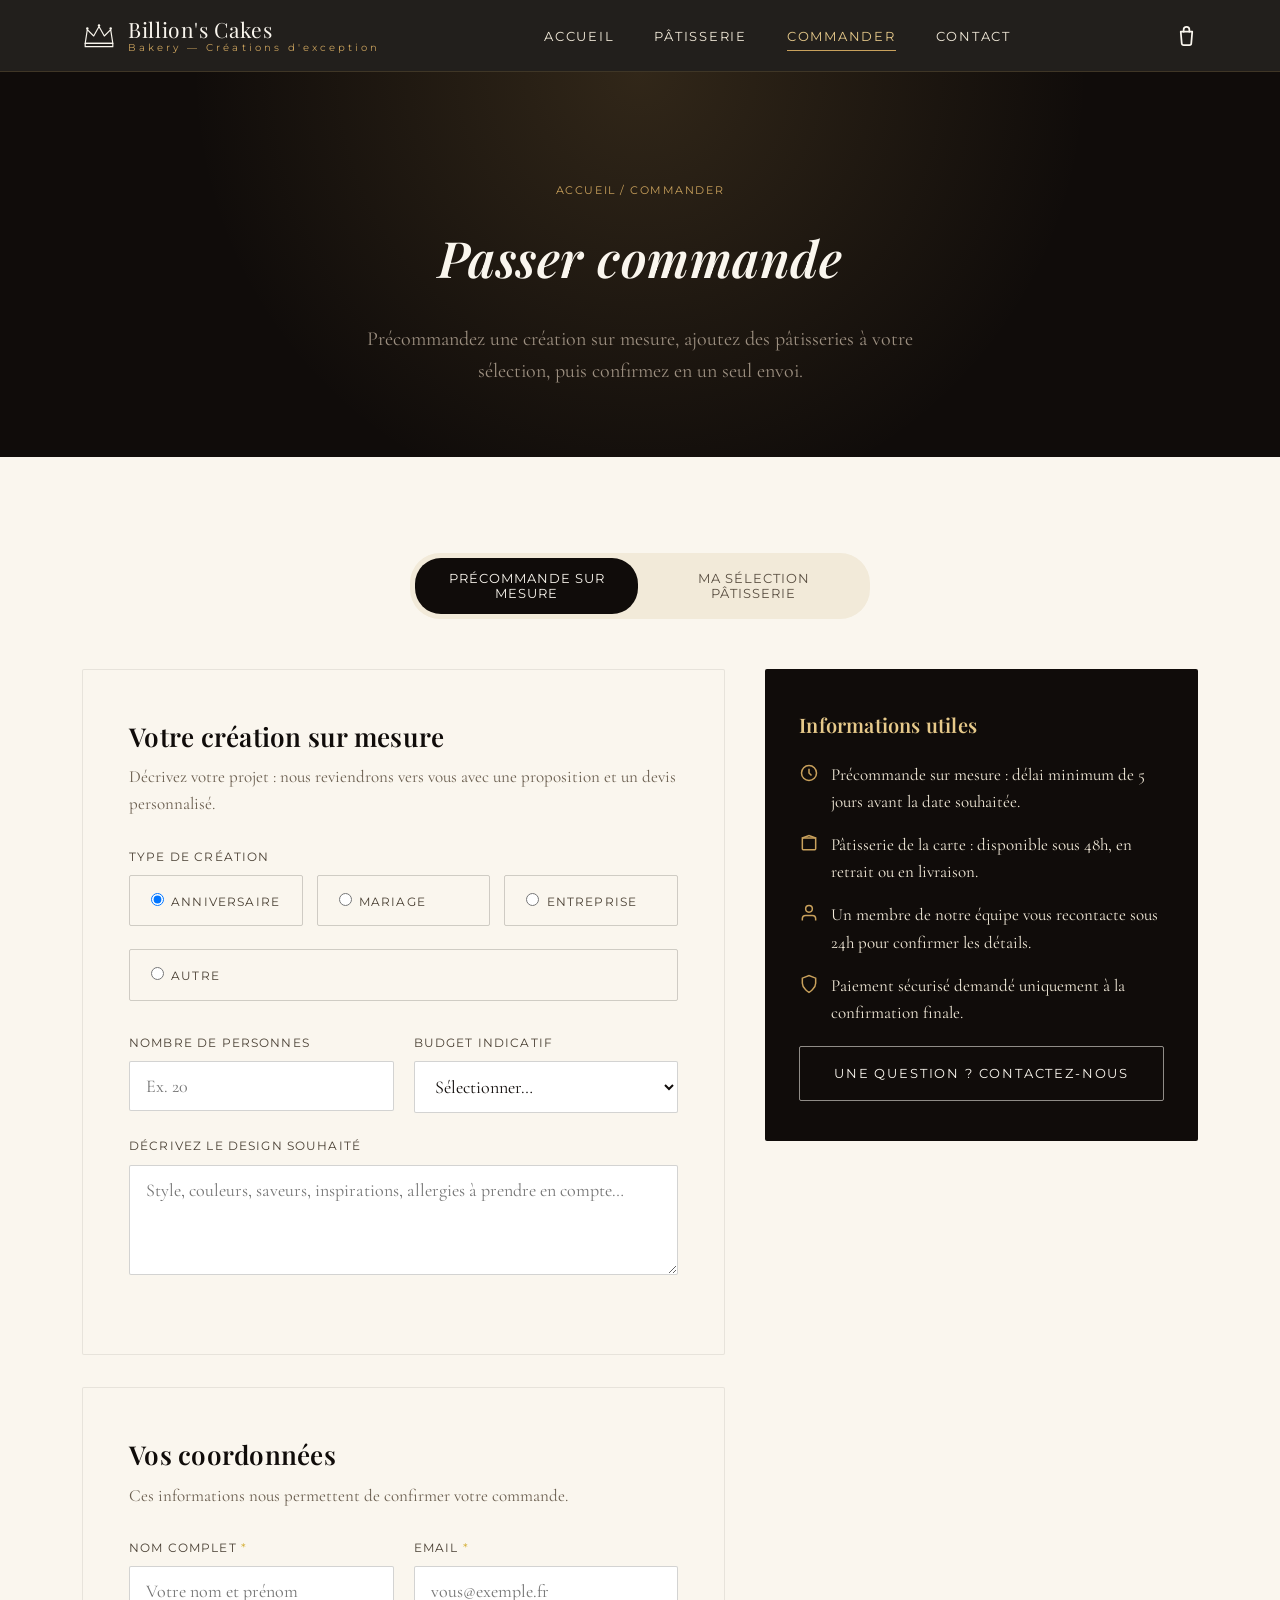
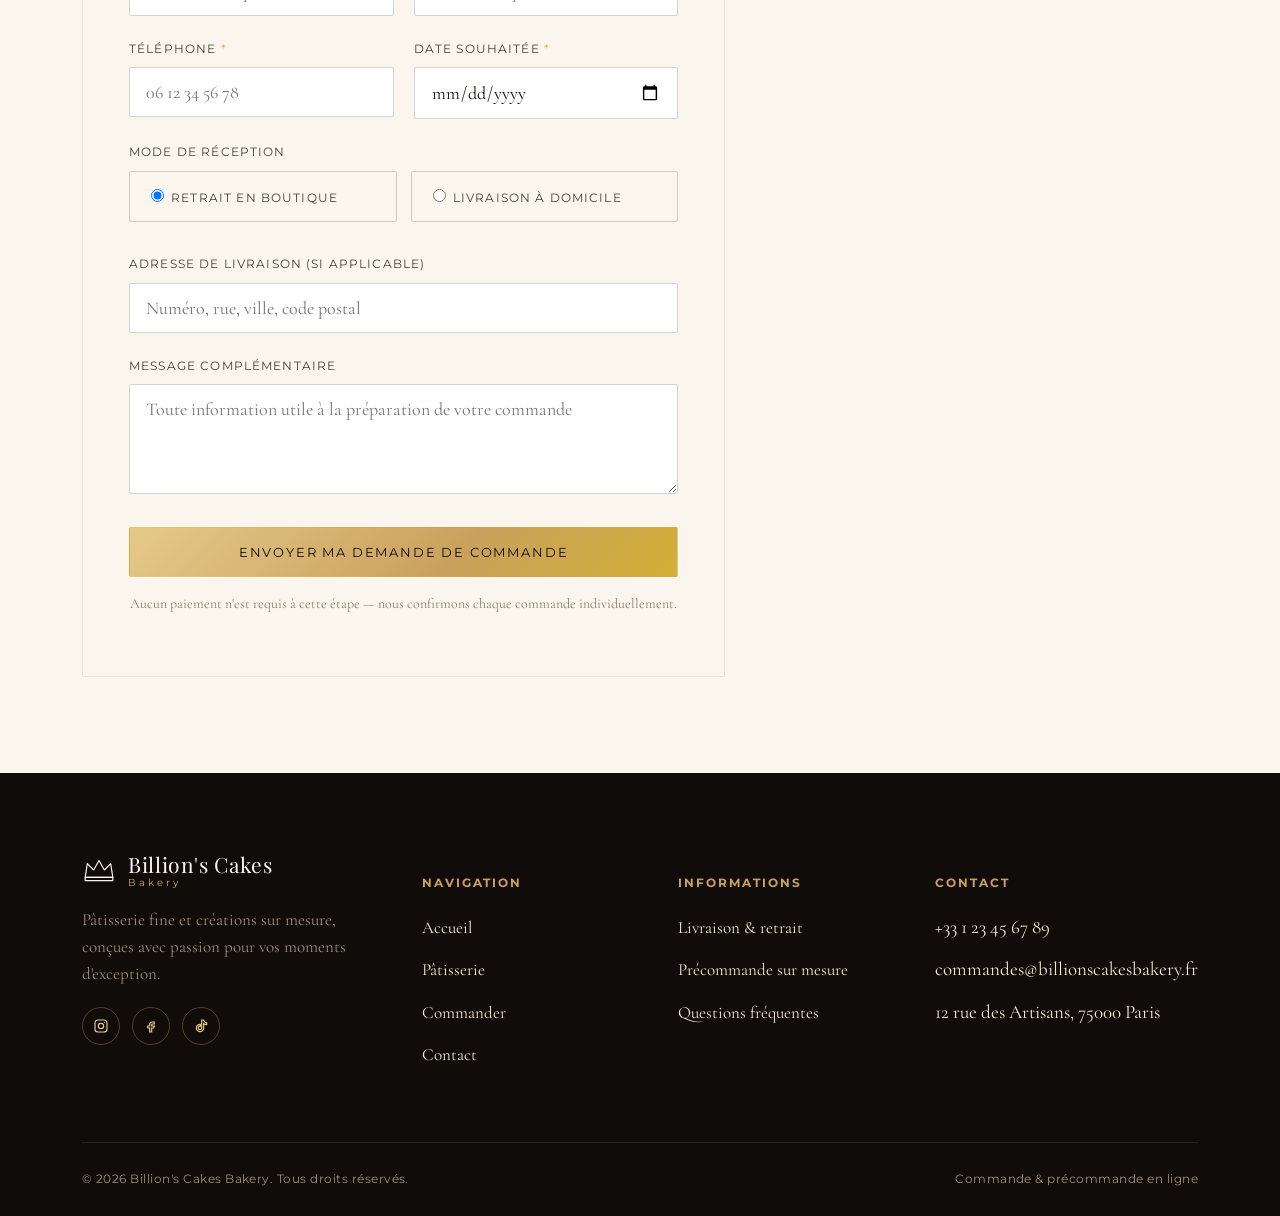
==== commande.html @ 83501230 "Création du site Billion's Cakes Bakery Site vitrine et de commande en ligne élégant (noir/or) pour " ====
<!DOCTYPE html>
<html lang="fr">
<head>
<meta charset="UTF-8">
<meta name="viewport" content="width=device-width, initial-scale=1.0">
<title>Commander — Billion's Cakes Bakery</title>
<meta name="description" content="Commandez en ligne chez Billion's Cakes Bakery : précommande de gâteaux sur mesure et sélection de pâtisserie fine.">
<link rel="icon" href="data:image/svg+xml,<svg xmlns=%22http://www.w3.org/2000/svg%22 viewBox=%220 0 64 64%22><rect width=%2264%22 height=%2264%22 rx=%2212%22 fill=%22%23100c0a%22/><path d=%22M12 40 15 22l10 10 7-16 7 16 10-10 3 18%22 fill=%22none%22 stroke=%22%23c9a15c%22 stroke-width=%223%22 stroke-linejoin=%22round%22/></svg>">
<link rel="stylesheet" href="css/style.css">
<style>
  .commande-grid { display: grid; grid-template-columns: 1.6fr 1fr; gap: 40px; align-items: start; }
  @media (max-width: 940px) { .commande-grid { grid-template-columns: 1fr; } }
</style>
</head>
<body>

<header class="site-header">
  <nav class="nav">
    <a href="index.html" class="logo">
      <svg viewBox="0 0 64 64" fill="none" stroke="currentColor" stroke-width="2.2" stroke-linejoin="round" stroke-linecap="round">
        <path d="M6 46 10 20l12 12 10-18 10 18 12-12 4 26z"/>
        <path d="M6 46h52v6H6z"/>
        <circle cx="10" cy="18" r="2.3" fill="currentColor" stroke="none"/>
        <circle cx="32" cy="12" r="2.3" fill="currentColor" stroke="none"/>
        <circle cx="54" cy="18" r="2.3" fill="currentColor" stroke="none"/>
      </svg>
      <span class="logo-text">Billion's Cakes<span>Bakery — Créations d'exception</span></span>
    </a>
    <ul class="nav-links">
      <li><a href="index.html">Accueil</a></li>
      <li><a href="menu.html">Pâtisserie</a></li>
      <li><a href="commande.html" class="active">Commander</a></li>
      <li><a href="contact.html">Contact</a></li>
    </ul>
    <div class="nav-actions">
      <a href="commande.html" class="cart-link" aria-label="Voir mon panier">
        <svg viewBox="0 0 24 24" fill="none" stroke="currentColor" stroke-width="1.8" stroke-linecap="round" stroke-linejoin="round"><path d="M6 8h12l-1 12a2 2 0 0 1-2 2H9a2 2 0 0 1-2-2L6 8z"/><path d="M9 8V6a3 3 0 0 1 6 0v2"/></svg>
        <span class="cart-badge" data-cart-badge>0</span>
      </a>
      <button class="nav-toggle" aria-label="Ouvrir le menu">
        <svg viewBox="0 0 24 24" fill="none" stroke="currentColor" stroke-width="1.8" stroke-linecap="round"><path d="M4 6h16M4 12h16M4 18h16"/></svg>
      </button>
    </div>
  </nav>
</header>

<section class="page-hero">
  <div class="container">
    <div class="fil-ariane">Accueil / Commander</div>
    <h1>Passer commande</h1>
    <p>Précommandez une création sur mesure, ajoutez des pâtisseries à votre sélection, puis confirmez en un seul envoi.</p>
  </div>
</section>

<section>
  <div class="container">
    <div class="onglets">
      <button type="button" class="onglet-btn active" data-onglet="precommande">Précommande sur mesure</button>
      <button type="button" class="onglet-btn" data-onglet="panier">Ma sélection pâtisserie</button>
    </div>

    <div class="commande-grid">
      <div>
        <form id="form-commande" name="commande" method="POST" action="merci.html" data-netlify="true" netlify-honeypot="bot-field">
          <input type="hidden" name="form-name" value="commande">
          <p class="hidden" style="display:none;">
            <label>Ne pas remplir : <input name="bot-field"></label>
          </p>

          <!-- ===== Onglet 1 : précommande sur mesure ===== -->
          <div id="precommande" class="onglet-panel active">
            <div class="form-panel">
              <h3>Votre création sur mesure</h3>
              <p class="form-note">Décrivez votre projet : nous reviendrons vers vous avec une proposition et un devis personnalisé.</p>

              <div class="champ">
                <label>Type de création</label>
                <div class="champ-radio-group">
                  <label class="champ-radio"><input type="radio" name="type_creation" value="Gâteau d'anniversaire" checked> Anniversaire</label>
                  <label class="champ-radio"><input type="radio" name="type_creation" value="Gâteau de mariage"> Mariage</label>
                  <label class="champ-radio"><input type="radio" name="type_creation" value="Événement d'entreprise"> Entreprise</label>
                  <label class="champ-radio"><input type="radio" name="type_creation" value="Autre occasion"> Autre</label>
                </div>
              </div>

              <div class="ligne-champs">
                <div class="champ">
                  <label>Nombre de personnes</label>
                  <input type="number" name="nombre_personnes" min="1" placeholder="Ex. 20">
                </div>
                <div class="champ">
                  <label>Budget indicatif</label>
                  <select name="budget">
                    <option value="">Sélectionner…</option>
                    <option>Moins de 50 €</option>
                    <option>50 € – 100 €</option>
                    <option>100 € – 250 €</option>
                    <option>Plus de 250 €</option>
                  </select>
                </div>
              </div>

              <div class="champ">
                <label>Décrivez le design souhaité</label>
                <textarea id="design-description" name="description_design" placeholder="Style, couleurs, saveurs, inspirations, allergies à prendre en compte…"></textarea>
              </div>
            </div>
          </div>

          <!-- ===== Onglet 2 : panier pâtisserie ===== -->
          <div id="panier" class="onglet-panel">
            <div class="form-panel">
              <h3>Ma sélection de pâtisserie</h3>
              <p class="form-note">Retrouvez ici les articles ajoutés depuis <a href="menu.html" style="color:var(--or-vif);">la carte</a>.</p>
              <div class="panier-liste" id="panier-liste"></div>
              <div class="recap-total">
                <span class="label">Total pâtisserie</span>
                <span class="valeur" id="panier-total">0.00 €</span>
              </div>
            </div>
          </div>

          <!-- ===== Coordonnées (communes aux deux onglets) ===== -->
          <div class="form-panel" style="margin-top:32px;">
            <h3>Vos coordonnées</h3>
            <p class="form-note">Ces informations nous permettent de confirmer votre commande.</p>

            <div class="ligne-champs">
              <div class="champ">
                <label>Nom complet <span class="req">*</span></label>
                <input type="text" name="nom" required placeholder="Votre nom et prénom">
              </div>
              <div class="champ">
                <label>Email <span class="req">*</span></label>
                <input type="email" name="email" required placeholder="vous@exemple.fr">
              </div>
            </div>

            <div class="ligne-champs">
              <div class="champ">
                <label>Téléphone <span class="req">*</span></label>
                <input type="tel" name="telephone" required placeholder="06 12 34 56 78">
              </div>
              <div class="champ">
                <label>Date souhaitée <span class="req">*</span></label>
                <input type="date" name="date_souhaitee" required>
              </div>
            </div>

            <div class="champ">
              <label>Mode de réception</label>
              <div class="champ-radio-group">
                <label class="champ-radio"><input type="radio" name="mode_reception" value="Retrait en boutique" checked> Retrait en boutique</label>
                <label class="champ-radio"><input type="radio" name="mode_reception" value="Livraison"> Livraison à domicile</label>
              </div>
            </div>

            <div class="champ">
              <label>Adresse de livraison (si applicable)</label>
              <input type="text" name="adresse_livraison" placeholder="Numéro, rue, ville, code postal">
            </div>

            <div class="champ">
              <label>Message complémentaire</label>
              <textarea name="message" placeholder="Toute information utile à la préparation de votre commande"></textarea>
            </div>

            <textarea name="recapitulatif_commande" style="display:none;" aria-hidden="true"></textarea>

            <button type="submit" class="btn btn-or btn-full">Envoyer ma demande de commande</button>
            <p style="text-align:center; font-size:14px; color:#8a7d6c; margin-top:16px;">Aucun paiement n'est requis à cette étape — nous confirmons chaque commande individuellement.</p>
          </div>
        </form>
      </div>

      <aside>
        <div class="info-laterale">
          <h4>Informations utiles</h4>
          <ul>
            <li>
              <svg viewBox="0 0 24 24" fill="none" stroke="currentColor" stroke-width="1.8"><circle cx="12" cy="12" r="9"/><path d="M12 7v5l3 3"/></svg>
              Précommande sur mesure : délai minimum de 5 jours avant la date souhaitée.
            </li>
            <li>
              <svg viewBox="0 0 24 24" fill="none" stroke="currentColor" stroke-width="1.8"><path d="M4 6h16v13a1 1 0 0 1-1 1H5a1 1 0 0 1-1-1V6z"/><path d="M4 6l8-3 8 3"/></svg>
              Pâtisserie de la carte : disponible sous 48h, en retrait ou en livraison.
            </li>
            <li>
              <svg viewBox="0 0 24 24" fill="none" stroke="currentColor" stroke-width="1.8"><path d="M20 21v-2a4 4 0 0 0-4-4H8a4 4 0 0 0-4 4v2"/><circle cx="12" cy="7" r="4"/></svg>
              Un membre de notre équipe vous recontacte sous 24h pour confirmer les détails.
            </li>
            <li>
              <svg viewBox="0 0 24 24" fill="none" stroke="currentColor" stroke-width="1.8"><path d="M12 22s8-4.5 8-11V5l-8-3-8 3v6c0 6.5 8 11 8 11z"/></svg>
              Paiement sécurisé demandé uniquement à la confirmation finale.
            </li>
          </ul>
          <a href="contact.html" class="btn btn-outline btn-full">Une question ? Contactez-nous</a>
        </div>
      </aside>
    </div>
  </div>
</section>

<footer class="site-footer">
  <div class="container">
    <div class="footer-grid">
      <div class="footer-brand">
        <a href="index.html" class="logo">
          <svg viewBox="0 0 64 64" fill="none" stroke="currentColor" stroke-width="2.2" stroke-linejoin="round" stroke-linecap="round">
            <path d="M6 46 10 20l12 12 10-18 10 18 12-12 4 26z"/>
            <path d="M6 46h52v6H6z"/>
          </svg>
          <span class="logo-text">Billion's Cakes<span>Bakery</span></span>
        </a>
        <p>Pâtisserie fine et créations sur mesure, conçues avec passion pour vos moments d'exception.</p>
        <div class="footer-social">
          <a href="#" aria-label="Instagram"><svg viewBox="0 0 24 24" fill="none" stroke="currentColor" stroke-width="1.8"><rect x="3" y="3" width="18" height="18" rx="5"/><circle cx="12" cy="12" r="4"/><circle cx="17.5" cy="6.5" r="1" fill="currentColor" stroke="none"/></svg></a>
          <a href="#" aria-label="Facebook"><svg viewBox="0 0 24 24" fill="none" stroke="currentColor" stroke-width="1.8"><path d="M14 9h3V6h-3a4 4 0 0 0-4 4v2H7v3h3v6h3v-6h3l1-3h-4v-2a1 1 0 0 1 1-1z"/></svg></a>
          <a href="#" aria-label="TikTok"><svg viewBox="0 0 24 24" fill="none" stroke="currentColor" stroke-width="1.8"><path d="M16 3c.5 2.5 2 4 4.5 4.3V10c-1.7 0-3.2-.5-4.5-1.4V15a5.5 5.5 0 1 1-5-5.5v3a2.5 2.5 0 1 0 2 2.4V3h3z"/></svg></a>
        </div>
      </div>
      <div class="footer-col">
        <h5>Navigation</h5>
        <ul>
          <li><a href="index.html">Accueil</a></li>
          <li><a href="menu.html">Pâtisserie</a></li>
          <li><a href="commande.html">Commander</a></li>
          <li><a href="contact.html">Contact</a></li>
        </ul>
      </div>
      <div class="footer-col">
        <h5>Informations</h5>
        <ul>
          <li><a href="commande.html">Livraison &amp; retrait</a></li>
          <li><a href="commande.html">Précommande sur mesure</a></li>
          <li><a href="contact.html">Questions fréquentes</a></li>
        </ul>
      </div>
      <div class="footer-col">
        <h5>Contact</h5>
        <ul>
          <li>+33 1 23 45 67 89</li>
          <li>commandes@billionscakesbakery.fr</li>
          <li>12 rue des Artisans, 75000 Paris</li>
        </ul>
      </div>
    </div>
    <div class="footer-bottom">
      <span>© <span data-annee></span> Billion's Cakes Bakery. Tous droits réservés.</span>
      <span>Commande &amp; précommande en ligne</span>
    </div>
  </div>
</footer>

<script src="js/main.js"></script>
</body>
</html>
---- css/style.css ----
/* =========================================================
   Billion's Cakes Bakery — Feuille de style principale
   Palette : noir profond, or, ivoire — typographie élégante
   ========================================================= */

@import url('https://fonts.googleapis.com/css2?family=Playfair+Display:ital,wght@0,500;0,600;0,700;1,500&family=Cormorant+Garamond:ital,wght@0,400;0,500;0,600;1,400&family=Montserrat:wght@300;400;500;600&display=swap');

:root {
  --noir: #100c0a;
  --noir-doux: #1a1512;
  --noir-carte: #201a16;
  --or: #c9a15c;
  --or-clair: #e6c98a;
  --or-vif: #d4af37;
  --ivoire: #faf6ee;
  --ivoire-doux: #f2ead9;
  --taupe: #9c8f80;
  --ombre: rgba(0, 0, 0, 0.35);

  --police-titre: 'Playfair Display', serif;
  --police-corps: 'Cormorant Garamond', serif;
  --police-ui: 'Montserrat', sans-serif;

  --rayon: 2px;
  --transition: 0.35s cubic-bezier(0.4, 0, 0.2, 1);
}

* { box-sizing: border-box; }

html { scroll-behavior: smooth; }

body {
  margin: 0;
  background: var(--ivoire);
  color: var(--noir);
  font-family: var(--police-corps);
  font-size: 19px;
  line-height: 1.6;
  -webkit-font-smoothing: antialiased;
}

img { max-width: 100%; display: block; }

a { color: inherit; text-decoration: none; }

h1, h2, h3, h4 {
  font-family: var(--police-titre);
  font-weight: 600;
  margin: 0 0 0.5em;
  letter-spacing: 0.01em;
}

p { margin: 0 0 1em; }

.container {
  max-width: 1180px;
  margin: 0 auto;
  padding: 0 32px;
}

.eyebrow {
  display: inline-block;
  font-family: var(--police-ui);
  font-size: 12px;
  letter-spacing: 0.28em;
  text-transform: uppercase;
  color: var(--or-vif);
  margin-bottom: 14px;
}

.flourish {
  width: 64px;
  height: 14px;
  margin: 0 auto 20px;
  opacity: 0.85;
  color: var(--or-vif);
}
.flourish--left { margin: 0 0 20px; }

.section-title {
  font-size: clamp(28px, 3.2vw, 42px);
  text-align: center;
  margin-bottom: 14px;
}
.section-sub {
  text-align: center;
  max-width: 620px;
  margin: 0 auto 56px;
  color: #5a4f42;
  font-size: 20px;
}

section { padding: 96px 0; }

/* ---------- Boutons ---------- */
.btn {
  display: inline-flex;
  align-items: center;
  gap: 10px;
  font-family: var(--police-ui);
  font-size: 13px;
  letter-spacing: 0.14em;
  text-transform: uppercase;
  padding: 16px 34px;
  border: 1px solid transparent;
  border-radius: var(--rayon);
  cursor: pointer;
  transition: var(--transition);
  white-space: nowrap;
}
.btn-or {
  background: linear-gradient(135deg, var(--or-clair), var(--or) 60%, var(--or-vif));
  color: var(--noir);
}
.btn-or:hover { transform: translateY(-2px); box-shadow: 0 14px 28px -12px rgba(201,161,92,0.55); }

.btn-outline {
  background: transparent;
  border-color: rgba(250,246,238,0.55);
  color: var(--ivoire);
}
.btn-outline:hover { background: rgba(250,246,238,0.1); border-color: var(--ivoire); }

.btn-noir {
  background: var(--noir);
  color: var(--ivoire);
  border-color: var(--noir);
}
.btn-noir:hover { background: var(--noir-doux); transform: translateY(-2px); }

.btn-sm { padding: 11px 22px; font-size: 11px; }
.btn-full { width: 100%; justify-content: center; }
.btn[disabled] { opacity: 0.45; cursor: not-allowed; transform: none !important; }

/* ---------- Header / Navigation ---------- */
.site-header {
  position: sticky;
  top: 0;
  z-index: 100;
  background: rgba(16, 12, 10, 0.92);
  backdrop-filter: blur(10px);
  border-bottom: 1px solid rgba(201,161,92,0.18);
}
.nav {
  display: flex;
  align-items: center;
  justify-content: space-between;
  padding: 18px 32px;
  max-width: 1180px;
  margin: 0 auto;
}
.logo {
  display: flex;
  align-items: center;
  gap: 12px;
  color: var(--ivoire);
}
.logo svg { width: 34px; height: 34px; flex-shrink: 0; }
.logo-text {
  font-family: var(--police-titre);
  font-size: 21px;
  letter-spacing: 0.03em;
  line-height: 1.05;
}
.logo-text span {
  display: block;
  font-family: var(--police-ui);
  font-size: 9.5px;
  letter-spacing: 0.32em;
  color: var(--or);
  margin-top: 3px;
}

.nav-links {
  display: flex;
  align-items: center;
  gap: 40px;
  list-style: none;
  margin: 0;
  padding: 0;
}
.nav-links a {
  font-family: var(--police-ui);
  font-size: 12.5px;
  letter-spacing: 0.14em;
  text-transform: uppercase;
  color: var(--ivoire-doux);
  padding: 6px 0;
  border-bottom: 1px solid transparent;
  transition: var(--transition);
}
.nav-links a:hover,
.nav-links a.active { color: var(--or-clair); border-color: var(--or); }

.nav-actions { display: flex; align-items: center; gap: 22px; }

.cart-link {
  position: relative;
  display: flex;
  align-items: center;
  color: var(--ivoire);
}
.cart-link svg { width: 23px; height: 23px; }
.cart-badge {
  position: absolute;
  top: -8px;
  right: -10px;
  background: var(--or-vif);
  color: var(--noir);
  font-family: var(--police-ui);
  font-size: 10.5px;
  font-weight: 600;
  min-width: 18px;
  height: 18px;
  border-radius: 50%;
  display: flex;
  align-items: center;
  justify-content: center;
  padding: 0 3px;
}

.nav-toggle {
  display: none;
  background: none;
  border: none;
  color: var(--ivoire);
  cursor: pointer;
  padding: 4px;
}
.nav-toggle svg { width: 26px; height: 26px; }

/* ---------- Hero ---------- */
.hero {
  position: relative;
  background: var(--noir);
  color: var(--ivoire);
  padding: 150px 0 130px;
  overflow: hidden;
  text-align: center;
}
.hero::before {
  content: "";
  position: absolute;
  inset: 0;
  background:
    radial-gradient(circle at 18% 22%, rgba(201,161,92,0.16), transparent 40%),
    radial-gradient(circle at 82% 78%, rgba(201,161,92,0.14), transparent 38%),
    radial-gradient(circle at 50% 100%, rgba(201,161,92,0.10), transparent 55%);
  pointer-events: none;
}
.hero::after {
  content: "";
  position: absolute;
  inset: 0;
  background-image:
    linear-gradient(rgba(201,161,92,0.05) 1px, transparent 1px),
    linear-gradient(90deg, rgba(201,161,92,0.05) 1px, transparent 1px);
  background-size: 42px 42px;
  mask-image: radial-gradient(ellipse at center, black 0%, transparent 72%);
  pointer-events: none;
}
.hero-inner { position: relative; z-index: 1; max-width: 780px; margin: 0 auto; padding: 0 32px; }
.hero h1 {
  font-size: clamp(38px, 6vw, 66px);
  font-style: italic;
  line-height: 1.12;
  margin-bottom: 22px;
}
.hero h1 em {
  font-style: normal;
  color: var(--or-clair);
  background: linear-gradient(120deg, var(--or-clair), var(--or-vif));
  -webkit-background-clip: text;
  background-clip: text;
  -webkit-text-fill-color: transparent;
}
.hero p.lead {
  font-size: 22px;
  color: var(--ivoire-doux);
  max-width: 560px;
  margin: 0 auto 40px;
}
.hero-actions { display: flex; gap: 18px; justify-content: center; flex-wrap: wrap; }

/* ---------- Bandeau confiance ---------- */
.trust-bar {
  background: var(--ivoire-doux);
  border-bottom: 1px solid rgba(16,12,10,0.06);
  padding: 26px 0;
}
.trust-bar .container {
  display: flex;
  justify-content: space-around;
  flex-wrap: wrap;
  gap: 18px;
  text-align: center;
}
.trust-item {
  font-family: var(--police-ui);
  font-size: 12px;
  letter-spacing: 0.08em;
  text-transform: uppercase;
  color: #6b5f50;
  display: flex;
  align-items: center;
  gap: 9px;
}
.trust-item svg { width: 18px; height: 18px; color: var(--or-vif); flex-shrink: 0; }

/* ---------- Section alternée sombre ---------- */
.section-noir { background: var(--noir); color: var(--ivoire); }
.section-noir .section-sub { color: var(--taupe); }

/* ---------- Grille "à propos" ---------- */
.about-grid {
  display: grid;
  grid-template-columns: 1fr 1fr;
  gap: 64px;
  align-items: center;
}
.about-visual {
  aspect-ratio: 4/5;
  border-radius: var(--rayon);
  background:
    radial-gradient(circle at 30% 25%, rgba(230,201,138,0.35), transparent 55%),
    linear-gradient(160deg, #2a221b, #100c0a 75%);
  border: 1px solid rgba(201,161,92,0.25);
  display: flex;
  align-items: center;
  justify-content: center;
  position: relative;
  overflow: hidden;
}
.about-visual svg { width: 46%; color: var(--or); opacity: 0.9; }
.about-visual::after {
  content: "";
  position: absolute;
  inset: 14px;
  border: 1px solid rgba(201,161,92,0.35);
}
.about-text h2 { font-size: clamp(26px, 3vw, 38px); }
.about-text p { color: #4a4034; font-size: 20px; }
.signature {
  font-family: var(--police-titre);
  font-style: italic;
  font-size: 24px;
  color: var(--or-vif);
  margin-top: 24px;
}

/* ---------- Cartes produits ---------- */
.grid-produits {
  display: grid;
  grid-template-columns: repeat(auto-fill, minmax(270px, 1fr));
  gap: 32px;
}
.carte-produit {
  background: var(--ivoire);
  border: 1px solid rgba(16,12,10,0.08);
  border-radius: var(--rayon);
  overflow: hidden;
  transition: var(--transition);
  display: flex;
  flex-direction: column;
}
.carte-produit:hover { transform: translateY(-6px); box-shadow: 0 24px 40px -22px rgba(16,12,10,0.35); }
.produit-visuel {
  aspect-ratio: 1/1;
  background: linear-gradient(155deg, var(--noir-doux), var(--noir));
  display: flex;
  align-items: center;
  justify-content: center;
  position: relative;
}
.produit-visuel svg { width: 44%; color: var(--or); opacity: 0.92; }
.produit-tag {
  position: absolute;
  top: 14px;
  left: 14px;
  background: var(--or-vif);
  color: var(--noir);
  font-family: var(--police-ui);
  font-size: 10px;
  letter-spacing: 0.1em;
  text-transform: uppercase;
  padding: 5px 10px;
  border-radius: 20px;
}
.produit-corps { padding: 22px 22px 24px; display: flex; flex-direction: column; flex: 1; }
.produit-corps h3 { font-size: 22px; margin-bottom: 6px; }
.produit-desc { color: #6b5f50; font-size: 17px; flex: 1; margin-bottom: 14px; }
.produit-pied { display: flex; align-items: center; justify-content: space-between; gap: 12px; }
.produit-prix { font-family: var(--police-ui); font-size: 17px; font-weight: 600; color: var(--noir); }

/* ---------- Filtres carte ---------- */
.filtres {
  display: flex;
  gap: 10px;
  flex-wrap: wrap;
  justify-content: center;
  margin-bottom: 48px;
}
.filtre-btn {
  font-family: var(--police-ui);
  font-size: 12px;
  letter-spacing: 0.1em;
  text-transform: uppercase;
  padding: 10px 22px;
  border: 1px solid rgba(16,12,10,0.18);
  border-radius: 30px;
  background: transparent;
  cursor: pointer;
  transition: var(--transition);
  color: var(--noir);
}
.filtre-btn:hover { border-color: var(--or-vif); }
.filtre-btn.active { background: var(--noir); color: var(--ivoire); border-color: var(--noir); }

/* ---------- Bandeau CTA ---------- */
.cta-band {
  background: linear-gradient(135deg, #241d16, var(--noir));
  color: var(--ivoire);
  text-align: center;
  padding: 90px 0;
}
.cta-band h2 { font-size: clamp(28px, 3.4vw, 40px); font-style: italic; }
.cta-band p { color: var(--taupe); font-size: 20px; margin-bottom: 34px; }

/* ---------- Témoignages ---------- */
.temoignages { display: grid; grid-template-columns: repeat(3, 1fr); gap: 32px; }
.temoignage {
  background: var(--ivoire);
  border: 1px solid rgba(16,12,10,0.08);
  padding: 34px 30px;
  border-radius: var(--rayon);
  text-align: center;
}
.temoignage .etoiles { color: var(--or-vif); margin-bottom: 14px; letter-spacing: 3px; }
.temoignage p { font-size: 20px; font-style: italic; color: #3d352b; }
.temoignage .auteur { font-family: var(--police-ui); font-size: 12px; letter-spacing: 0.08em; text-transform: uppercase; color: var(--taupe); margin-top: 16px; }

/* ---------- Page héros secondaire ---------- */
.page-hero {
  background: var(--noir);
  color: var(--ivoire);
  padding: 110px 0 70px;
  text-align: center;
  position: relative;
  overflow: hidden;
}
.page-hero::before {
  content: "";
  position: absolute;
  inset: 0;
  background: radial-gradient(circle at 50% 0%, rgba(201,161,92,0.18), transparent 60%);
}
.page-hero .container { position: relative; z-index: 1; }
.page-hero h1 { font-size: clamp(32px, 5vw, 50px); font-style: italic; }
.page-hero p { color: var(--taupe); font-size: 20px; max-width: 560px; margin: 0 auto; }
.fil-ariane { font-family: var(--police-ui); font-size: 11px; letter-spacing: 0.14em; text-transform: uppercase; color: var(--or); margin-bottom: 18px; }

/* ---------- Formulaires ---------- */
.form-panel {
  background: var(--ivoire);
  border: 1px solid rgba(16,12,10,0.08);
  border-radius: var(--rayon);
  padding: 46px;
}
.form-panel h3 { font-size: 26px; margin-bottom: 6px; }
.form-panel .form-note { color: #6b5f50; font-size: 17px; margin-bottom: 30px; }

.champ { margin-bottom: 24px; }
.champ label {
  display: block;
  font-family: var(--police-ui);
  font-size: 11.5px;
  letter-spacing: 0.1em;
  text-transform: uppercase;
  color: #4a4034;
  margin-bottom: 9px;
}
.champ .req { color: var(--or-vif); }
.champ input,
.champ select,
.champ textarea {
  width: 100%;
  font-family: var(--police-corps);
  font-size: 18px;
  padding: 13px 16px;
  border: 1px solid rgba(16,12,10,0.18);
  border-radius: var(--rayon);
  background: #fff;
  color: var(--noir);
  transition: var(--transition);
}
.champ textarea { resize: vertical; min-height: 110px; }
.champ input:focus,
.champ select:focus,
.champ textarea:focus {
  outline: none;
  border-color: var(--or-vif);
  box-shadow: 0 0 0 3px rgba(201,161,92,0.18);
}
.ligne-champs { display: grid; grid-template-columns: 1fr 1fr; gap: 20px; }
.champ-radio-group { display: flex; gap: 14px; flex-wrap: wrap; }
.champ-radio {
  flex: 1;
  min-width: 140px;
  border: 1px solid rgba(16,12,10,0.18);
  border-radius: var(--rayon);
  padding: 14px 16px;
  cursor: pointer;
  transition: var(--transition);
  display: flex;
  align-items: center;
  gap: 10px;
}
.champ-radio:hover { border-color: var(--or); }
.champ-radio input { width: auto; }
.champ-radio.selected { border-color: var(--or-vif); background: rgba(201,161,92,0.08); }

/* ---------- Onglets commande ---------- */
.onglets {
  display: flex;
  gap: 4px;
  background: var(--ivoire-doux);
  border-radius: 30px;
  padding: 5px;
  max-width: 460px;
  margin: 0 auto 50px;
}
.onglet-btn {
  flex: 1;
  text-align: center;
  padding: 13px 18px;
  border-radius: 26px;
  border: none;
  background: transparent;
  cursor: pointer;
  font-family: var(--police-ui);
  font-size: 12.5px;
  letter-spacing: 0.08em;
  text-transform: uppercase;
  transition: var(--transition);
  color: #5a4f42;
}
.onglet-btn.active { background: var(--noir); color: var(--ivoire); }
.onglet-panel { display: none; }
.onglet-panel.active { display: block; }

/* ---------- Panier ---------- */
.panier-liste { border-top: 1px solid rgba(16,12,10,0.1); }
.panier-item {
  display: flex;
  align-items: center;
  gap: 18px;
  padding: 20px 0;
  border-bottom: 1px solid rgba(16,12,10,0.1);
}
.panier-item-icone {
  width: 58px; height: 58px; border-radius: var(--rayon);
  background: linear-gradient(155deg, var(--noir-doux), var(--noir));
  display: flex; align-items: center; justify-content: center; flex-shrink: 0;
}
.panier-item-icone svg { width: 30px; height: 30px; color: var(--or); }
.panier-item-info { flex: 1; }
.panier-item-info h4 { margin: 0 0 3px; font-size: 19px; }
.panier-item-info span { color: #8a7d6c; font-family: var(--police-ui); font-size: 12.5px; }
.panier-qte { display: flex; align-items: center; gap: 10px; }
.panier-qte button {
  width: 28px; height: 28px; border-radius: 50%; border: 1px solid rgba(16,12,10,0.2);
  background: #fff; cursor: pointer; font-size: 16px; line-height: 1;
  display: flex; align-items: center; justify-content: center;
}
.panier-prix { font-family: var(--police-ui); font-weight: 600; min-width: 80px; text-align: right; }
.panier-retirer { color: #b23b3b; font-size: 12px; font-family: var(--police-ui); text-transform: uppercase; letter-spacing: 0.06em; cursor: pointer; background: none; border: none; margin-left: 10px; }
.panier-vide { text-align: center; padding: 60px 20px; color: #8a7d6c; }
.panier-vide svg { width: 56px; height: 56px; color: var(--or); margin: 0 auto 18px; opacity: 0.6; }

.recap-total { display: flex; justify-content: space-between; align-items: baseline; padding: 22px 0; font-family: var(--police-ui); }
.recap-total .label { text-transform: uppercase; font-size: 13px; letter-spacing: 0.1em; color: #5a4f42; }
.recap-total .valeur { font-size: 26px; font-weight: 600; color: var(--noir); }

/* ---------- Bloc info page commande ---------- */
.info-laterale {
  background: var(--noir);
  color: var(--ivoire);
  border-radius: var(--rayon);
  padding: 40px 34px;
}
.info-laterale h4 { color: var(--or-clair); font-size: 20px; }
.info-laterale ul { list-style: none; padding: 0; margin: 20px 0; }
.info-laterale li { display: flex; gap: 12px; margin-bottom: 16px; font-size: 17px; color: var(--ivoire-doux); }
.info-laterale li svg { width: 20px; height: 20px; color: var(--or); flex-shrink: 0; margin-top: 2px; }

/* ---------- Grille contact ---------- */
.contact-grid { display: grid; grid-template-columns: 0.9fr 1.1fr; gap: 60px; }
.contact-info-item { display: flex; gap: 16px; margin-bottom: 30px; }
.contact-info-item .picto {
  width: 46px; height: 46px; border-radius: 50%; background: var(--noir);
  display: flex; align-items: center; justify-content: center; flex-shrink: 0;
}
.contact-info-item .picto svg { width: 20px; height: 20px; color: var(--or); }
.contact-info-item h4 { font-size: 18px; margin-bottom: 4px; font-family: var(--police-ui); letter-spacing: 0.03em; }
.contact-info-item p { color: #6b5f50; font-size: 18px; margin: 0; }

.map-bloc {
  margin-top: 10px;
  aspect-ratio: 16/8;
  border-radius: var(--rayon);
  background:
    repeating-linear-gradient(45deg, rgba(201,161,92,0.08) 0 2px, transparent 2px 14px),
    var(--noir-doux);
  border: 1px solid rgba(201,161,92,0.25);
  display: flex; align-items: center; justify-content: center;
  color: var(--or);
  font-family: var(--police-ui);
  font-size: 12px;
  letter-spacing: 0.1em;
  text-transform: uppercase;
  gap: 10px;
}
.map-bloc svg { width: 20px; height: 20px; }

/* ---------- Message succès ---------- */
.msg-succes {
  display: none;
  background: #eaf3ea;
  border: 1px solid #bcd9bc;
  color: #2f5c31;
  padding: 16px 20px;
  border-radius: var(--rayon);
  font-family: var(--police-ui);
  font-size: 14px;
  margin-bottom: 24px;
}
.msg-succes.visible { display: block; }

/* ---------- Footer ---------- */
.site-footer { background: var(--noir); color: var(--ivoire-doux); padding: 80px 0 28px; }
.footer-grid { display: grid; grid-template-columns: 1.4fr 1fr 1fr 1.2fr; gap: 48px; margin-bottom: 60px; }
.footer-brand .logo { margin-bottom: 18px; }
.footer-brand p { color: var(--taupe); font-size: 17px; max-width: 300px; }
.footer-col h5 { font-family: var(--police-ui); font-size: 12px; letter-spacing: 0.16em; text-transform: uppercase; color: var(--or); margin-bottom: 20px; }
.footer-col ul { list-style: none; margin: 0; padding: 0; }
.footer-col li { margin-bottom: 12px; }
.footer-col a { color: var(--ivoire-doux); font-size: 17px; transition: var(--transition); }
.footer-col a:hover { color: var(--or-clair); }
.footer-social { display: flex; gap: 12px; margin-top: 20px; }
.footer-social a {
  width: 38px; height: 38px; border-radius: 50%; border: 1px solid rgba(201,161,92,0.35);
  display: flex; align-items: center; justify-content: center; transition: var(--transition);
}
.footer-social a:hover { background: var(--or-vif); border-color: var(--or-vif); }
.footer-social a:hover svg { color: var(--noir); }
.footer-social svg { width: 16px; height: 16px; color: var(--or-clair); }
.footer-bottom {
  border-top: 1px solid rgba(201,161,92,0.15);
  padding-top: 26px;
  display: flex;
  justify-content: space-between;
  flex-wrap: wrap;
  gap: 10px;
  font-family: var(--police-ui);
  font-size: 12px;
  color: var(--taupe);
  letter-spacing: 0.04em;
}

/* ---------- Responsive ---------- */
@media (max-width: 940px) {
  .about-grid, .contact-grid { grid-template-columns: 1fr; }
  .footer-grid { grid-template-columns: 1fr 1fr; }
  .temoignages { grid-template-columns: 1fr; }
}

@media (max-width: 760px) {
  .nav-links { position: fixed; top: 74px; left: 0; right: 0; background: var(--noir); flex-direction: column; padding: 24px 32px; gap: 22px; border-bottom: 1px solid rgba(201,161,92,0.18); transform: translateY(-130%); transition: var(--transition); }
  .nav-links.open { transform: translateY(0); }
  .nav-toggle { display: block; }
  .ligne-champs { grid-template-columns: 1fr; }
  section { padding: 64px 0; }
  .form-panel { padding: 30px 22px; }
  .footer-grid { grid-template-columns: 1fr; gap: 36px; }
  .footer-bottom { flex-direction: column; text-align: center; }
}
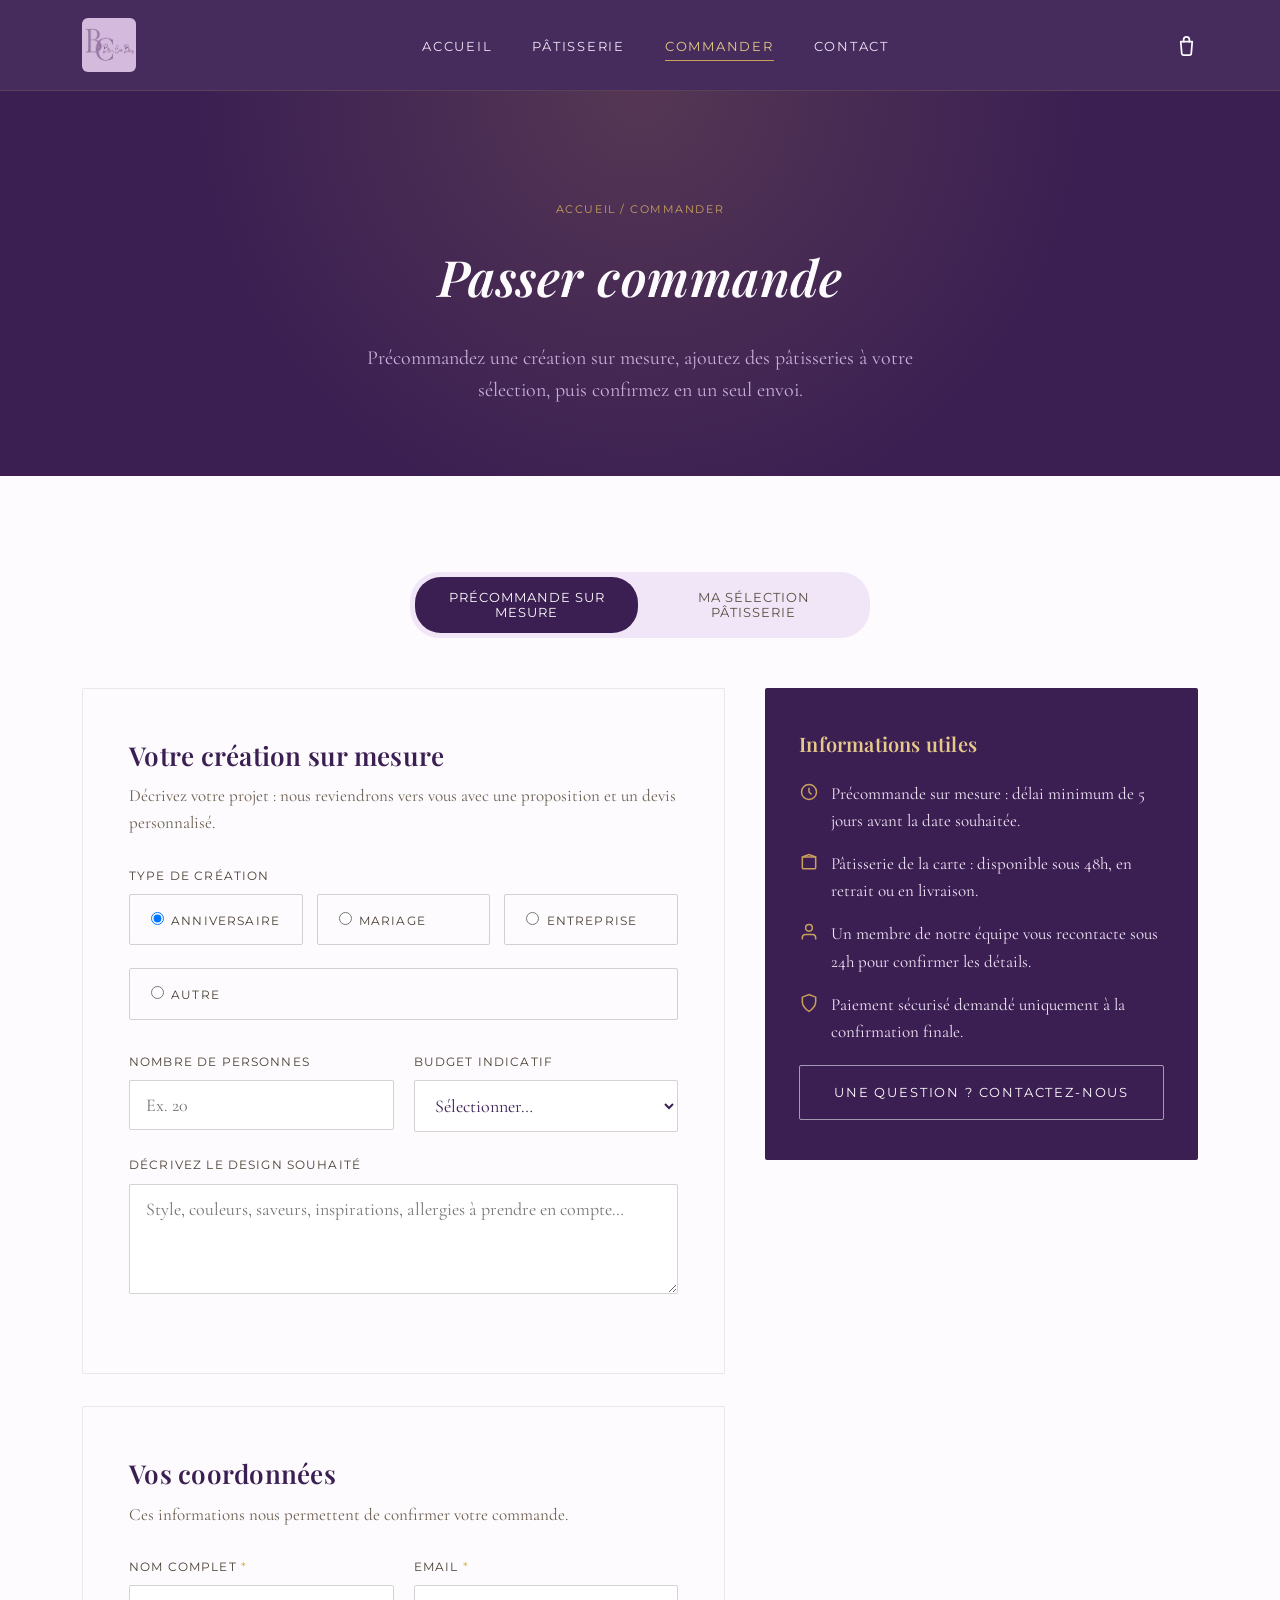
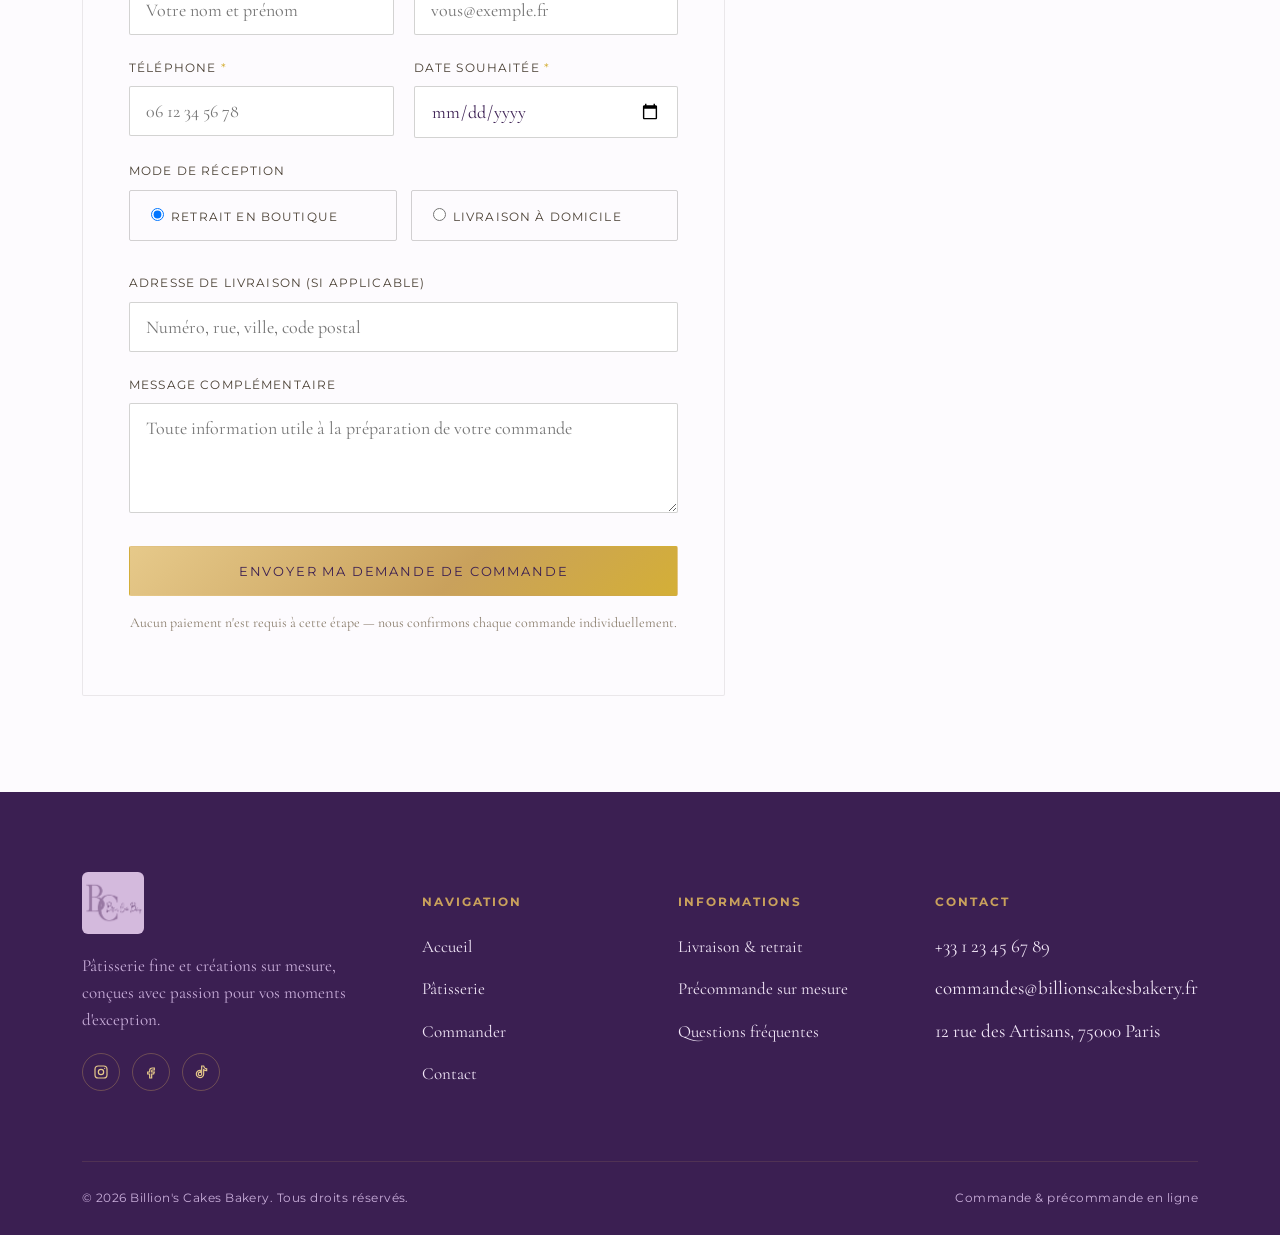
==== commit 68c0aa8e: "Intègre le vrai logo et la palette violet/lilas/blanc/or - Remplace le monogramme SVG par le logo fo" ====
--- a/commande.html
+++ b/commande.html
@@ -5,7 +5,7 @@
 <meta name="viewport" content="width=device-width, initial-scale=1.0">
 <title>Commander — Billion's Cakes Bakery</title>
 <meta name="description" content="Commandez en ligne chez Billion's Cakes Bakery : précommande de gâteaux sur mesure et sélection de pâtisserie fine.">
-<link rel="icon" href="data:image/svg+xml,<svg xmlns=%22http://www.w3.org/2000/svg%22 viewBox=%220 0 64 64%22><rect width=%2264%22 height=%2264%22 rx=%2212%22 fill=%22%23100c0a%22/><path d=%22M12 40 15 22l10 10 7-16 7 16 10-10 3 18%22 fill=%22none%22 stroke=%22%23c9a15c%22 stroke-width=%223%22 stroke-linejoin=%22round%22/></svg>">
+<link rel="icon" type="image/png" href="assets/logo.png">
 <link rel="stylesheet" href="css/style.css">
 <style>
   .commande-grid { display: grid; grid-template-columns: 1.6fr 1fr; gap: 40px; align-items: start; }
@@ -17,14 +17,7 @@
 <header class="site-header">
   <nav class="nav">
     <a href="index.html" class="logo">
-      <svg viewBox="0 0 64 64" fill="none" stroke="currentColor" stroke-width="2.2" stroke-linejoin="round" stroke-linecap="round">
-        <path d="M6 46 10 20l12 12 10-18 10 18 12-12 4 26z"/>
-        <path d="M6 46h52v6H6z"/>
-        <circle cx="10" cy="18" r="2.3" fill="currentColor" stroke="none"/>
-        <circle cx="32" cy="12" r="2.3" fill="currentColor" stroke="none"/>
-        <circle cx="54" cy="18" r="2.3" fill="currentColor" stroke="none"/>
-      </svg>
-      <span class="logo-text">Billion's Cakes<span>Bakery — Créations d'exception</span></span>
+      <img src="assets/logo.png" alt="Billion's Cake Bakery" class="logo-img">
     </a>
     <ul class="nav-links">
       <li><a href="index.html">Accueil</a></li>
@@ -206,11 +199,7 @@
     <div class="footer-grid">
       <div class="footer-brand">
         <a href="index.html" class="logo">
-          <svg viewBox="0 0 64 64" fill="none" stroke="currentColor" stroke-width="2.2" stroke-linejoin="round" stroke-linecap="round">
-            <path d="M6 46 10 20l12 12 10-18 10 18 12-12 4 26z"/>
-            <path d="M6 46h52v6H6z"/>
-          </svg>
-          <span class="logo-text">Billion's Cakes<span>Bakery</span></span>
+          <img src="assets/logo.png" alt="Billion's Cake Bakery" class="logo-img">
         </a>
         <p>Pâtisserie fine et créations sur mesure, conçues avec passion pour vos moments d'exception.</p>
         <div class="footer-social">
--- a/css/style.css
+++ b/css/style.css
@@ -6,16 +6,16 @@
 @import url('https://fonts.googleapis.com/css2?family=Playfair+Display:ital,wght@0,500;0,600;0,700;1,500&family=Cormorant+Garamond:ital,wght@0,400;0,500;0,600;1,400&family=Montserrat:wght@300;400;500;600&display=swap');
 
 :root {
-  --noir: #100c0a;
-  --noir-doux: #1a1512;
-  --noir-carte: #201a16;
+  --noir: #3b1f52;
+  --noir-doux: #4c2a66;
+  --noir-carte: #5a3777;
   --or: #c9a15c;
   --or-clair: #e6c98a;
   --or-vif: #d4af37;
-  --ivoire: #faf6ee;
-  --ivoire-doux: #f2ead9;
-  --taupe: #9c8f80;
-  --ombre: rgba(0, 0, 0, 0.35);
+  --ivoire: #fdfbfe;
+  --ivoire-doux: #f1e6f7;
+  --taupe: #c9aeda;
+  --ombre: rgba(59, 31, 82, 0.28);
 
   --police-titre: 'Playfair Display', serif;
   --police-corps: 'Cormorant Garamond', serif;
@@ -116,10 +116,10 @@
 
 .btn-outline {
   background: transparent;
-  border-color: rgba(250,246,238,0.55);
-  color: var(--ivoire);
-}
-.btn-outline:hover { background: rgba(250,246,238,0.1); border-color: var(--ivoire); }
+  border-color: rgba(253,251,254,0.55);
+  color: var(--ivoire);
+}
+.btn-outline:hover { background: rgba(253,251,254,0.12); border-color: var(--ivoire); }
 
 .btn-noir {
   background: var(--noir);
@@ -137,7 +137,7 @@
   position: sticky;
   top: 0;
   z-index: 100;
-  background: rgba(16, 12, 10, 0.92);
+  background: rgba(59, 31, 82, 0.94);
   backdrop-filter: blur(10px);
   border-bottom: 1px solid rgba(201,161,92,0.18);
 }
@@ -156,6 +156,8 @@
   color: var(--ivoire);
 }
 .logo svg { width: 34px; height: 34px; flex-shrink: 0; }
+.logo-img { height: 54px; width: auto; border-radius: 6px; flex-shrink: 0; }
+.footer-brand .logo-img { height: 62px; }
 .logo-text {
   font-family: var(--police-titre);
   font-size: 21px;
@@ -323,7 +325,7 @@
   border-radius: var(--rayon);
   background:
     radial-gradient(circle at 30% 25%, rgba(230,201,138,0.35), transparent 55%),
-    linear-gradient(160deg, #2a221b, #100c0a 75%);
+    linear-gradient(160deg, #4c2a66, #2e1840 75%);
   border: 1px solid rgba(201,161,92,0.25);
   display: flex;
   align-items: center;
@@ -418,7 +420,7 @@
 
 /* ---------- Bandeau CTA ---------- */
 .cta-band {
-  background: linear-gradient(135deg, #241d16, var(--noir));
+  background: linear-gradient(135deg, #2e1840, var(--noir));
   color: var(--ivoire);
   text-align: center;
   padding: 90px 0;
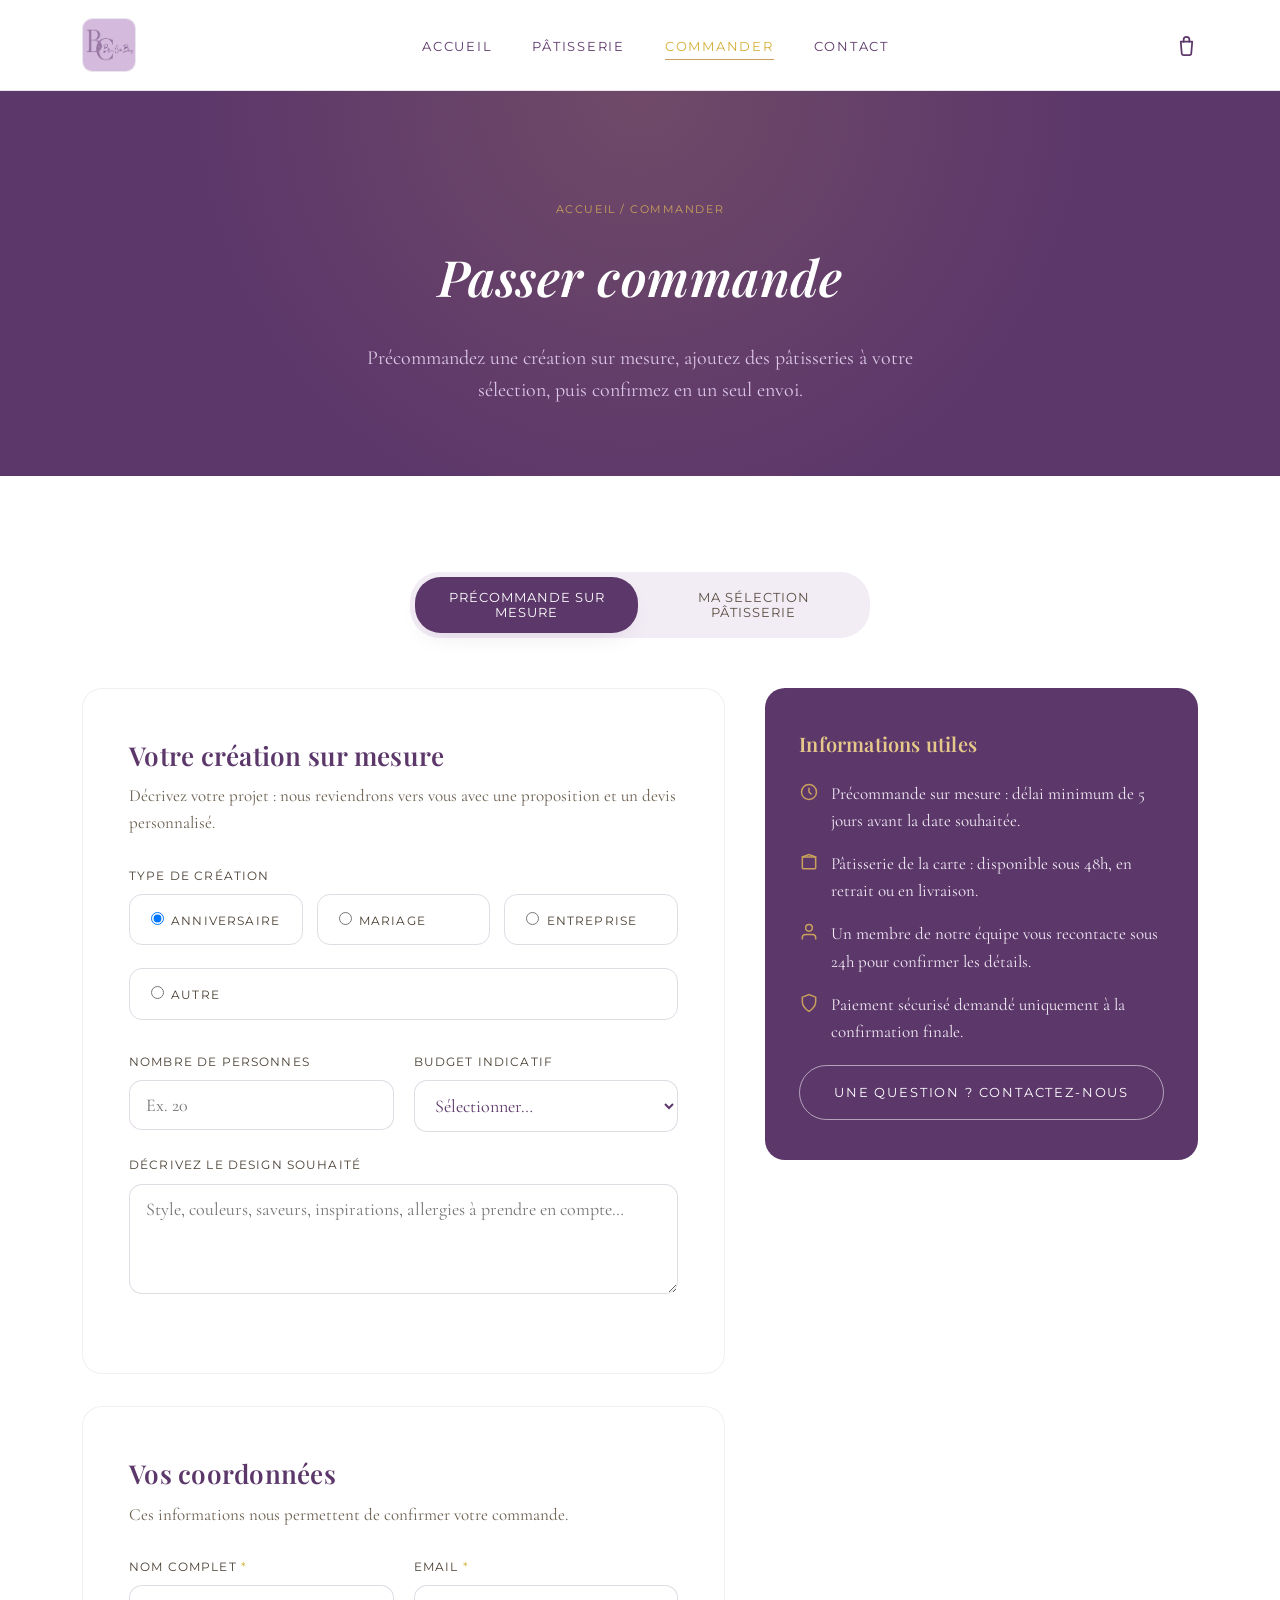
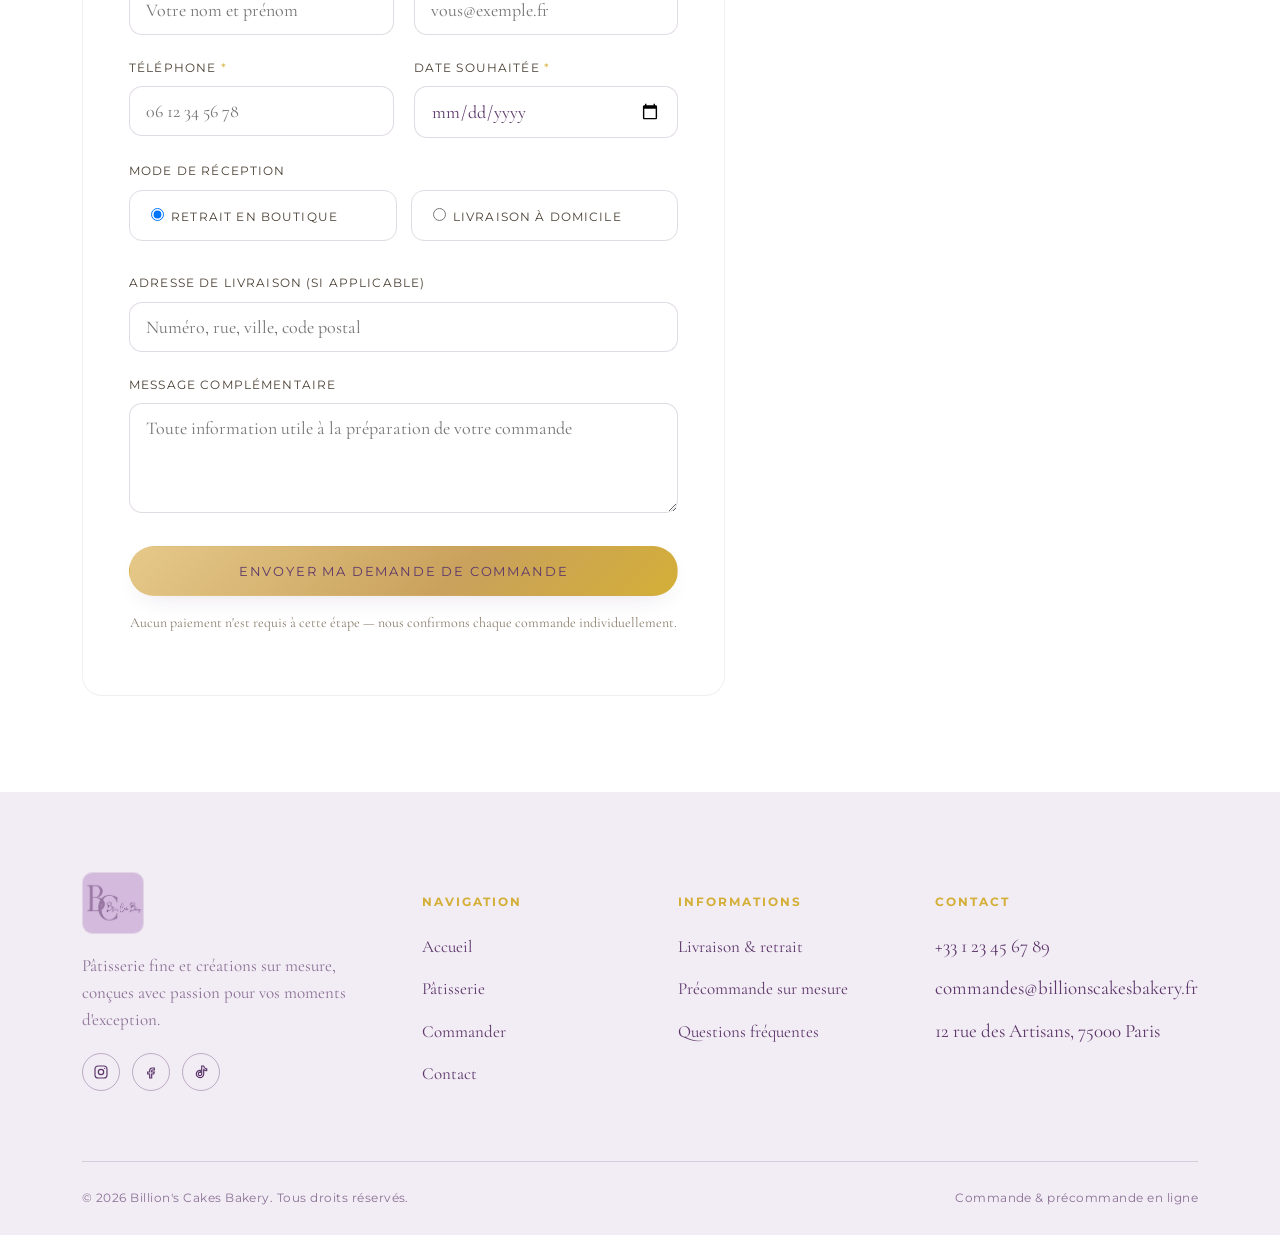
==== commit 01a80f6a: "Rend le site interactif et adoucit son style visuel - Coins arrondis partout (cartes, boutons, champ" ====
--- a/commande.html
+++ b/commande.html
@@ -2,6 +2,7 @@
 <html lang="fr">
 <head>
 <meta charset="UTF-8">
+<script>document.documentElement.classList.add("js");</script>
 <meta name="viewport" content="width=device-width, initial-scale=1.0">
 <title>Commander — Billion's Cakes Bakery</title>
 <meta name="description" content="Commandez en ligne chez Billion's Cakes Bakery : précommande de gâteaux sur mesure et sélection de pâtisserie fine.">
@@ -62,7 +63,7 @@
 
           <!-- ===== Onglet 1 : précommande sur mesure ===== -->
           <div id="precommande" class="onglet-panel active">
-            <div class="form-panel">
+            <div class="form-panel reveal">
               <h3>Votre création sur mesure</h3>
               <p class="form-note">Décrivez votre projet : nous reviendrons vers vous avec une proposition et un devis personnalisé.</p>
 
@@ -102,7 +103,7 @@
 
           <!-- ===== Onglet 2 : panier pâtisserie ===== -->
           <div id="panier" class="onglet-panel">
-            <div class="form-panel">
+            <div class="form-panel reveal">
               <h3>Ma sélection de pâtisserie</h3>
               <p class="form-note">Retrouvez ici les articles ajoutés depuis <a href="menu.html" style="color:var(--or-vif);">la carte</a>.</p>
               <div class="panier-liste" id="panier-liste"></div>
@@ -114,7 +115,7 @@
           </div>
 
           <!-- ===== Coordonnées (communes aux deux onglets) ===== -->
-          <div class="form-panel" style="margin-top:32px;">
+          <div class="form-panel reveal" style="margin-top:32px;">
             <h3>Vos coordonnées</h3>
             <p class="form-note">Ces informations nous permettent de confirmer votre commande.</p>
 
@@ -167,7 +168,7 @@
       </div>
 
       <aside>
-        <div class="info-laterale">
+        <div class="info-laterale reveal reveal--droite">
           <h4>Informations utiles</h4>
           <ul>
             <li>
--- a/css/style.css
+++ b/css/style.css
@@ -6,28 +6,77 @@
 @import url('https://fonts.googleapis.com/css2?family=Playfair+Display:ital,wght@0,500;0,600;0,700;1,500&family=Cormorant+Garamond:ital,wght@0,400;0,500;0,600;1,400&family=Montserrat:wght@300;400;500;600&display=swap');
 
 :root {
-  --noir: #3b1f52;
-  --noir-doux: #4c2a66;
-  --noir-carte: #5a3777;
+  --noir: #5c376a;
+  --noir-doux: #9878a3;
+  --noir-carte: #b39cc0;
   --or: #c9a15c;
   --or-clair: #e6c98a;
   --or-vif: #d4af37;
-  --ivoire: #fdfbfe;
-  --ivoire-doux: #f1e6f7;
-  --taupe: #c9aeda;
-  --ombre: rgba(59, 31, 82, 0.28);
+  --ivoire: #ffffff;
+  --ivoire-doux: #f2ecf5;
+  --lilas: #d4badd;
+  --taupe: #ddc7e6;
+  --gris-violet: #8a7194;
+  --ombre: rgba(92, 55, 106, 0.22);
 
   --police-titre: 'Playfair Display', serif;
   --police-corps: 'Cormorant Garamond', serif;
   --police-ui: 'Montserrat', sans-serif;
 
-  --rayon: 2px;
+  --rayon: 20px;
+  --rayon-sm: 13px;
+  --rayon-pill: 999px;
   --transition: 0.35s cubic-bezier(0.4, 0, 0.2, 1);
+  --transition-soft: 0.55s cubic-bezier(0.22, 1, 0.36, 1);
+  --ombre-douce: 0 22px 44px -26px rgba(92, 55, 106, 0.3);
+  --ombre-douce-sm: 0 10px 26px -14px rgba(92, 55, 106, 0.22);
 }
 
 * { box-sizing: border-box; }
 
 html { scroll-behavior: smooth; }
+
+@media (prefers-reduced-motion: reduce) {
+  html { scroll-behavior: auto; }
+  *, *::before, *::after { animation-duration: 0.001ms !important; animation-iteration-count: 1 !important; transition-duration: 0.001ms !important; }
+}
+
+/* ---------- Douceur & interactivité : animations de base ---------- */
+@keyframes flotter {
+  0%, 100% { transform: translateY(0); }
+  50% { transform: translateY(-7px); }
+}
+@keyframes respirer {
+  0%, 100% { opacity: 1; transform: scale(1); }
+  50% { opacity: 0.75; transform: scale(1.06); }
+}
+@keyframes apparition {
+  from { opacity: 0; transform: translateY(16px); }
+  to { opacity: 1; transform: translateY(0); }
+}
+@keyframes rebond {
+  0% { transform: scale(1); }
+  35% { transform: scale(1.4); }
+  65% { transform: scale(0.9); }
+  100% { transform: scale(1); }
+}
+
+.js .reveal {
+  opacity: 0;
+  transform: translateY(26px);
+  transition: opacity 0.8s cubic-bezier(0.22, 1, 0.36, 1), transform 0.8s cubic-bezier(0.22, 1, 0.36, 1);
+}
+.js .reveal.reveal-in { opacity: 1; transform: translateY(0); }
+.js .reveal--gauche { transform: translateX(-30px); }
+.js .reveal--gauche.reveal-in { transform: translateX(0); }
+.js .reveal--droite { transform: translateX(30px); }
+.js .reveal--droite.reveal-in { transform: translateX(0); }
+
+.grid-produits .reveal:nth-child(2) { transition-delay: 0.08s; }
+.grid-produits .reveal:nth-child(3) { transition-delay: 0.16s; }
+.grid-produits .reveal:nth-child(4) { transition-delay: 0.24s; }
+.temoignages .reveal:nth-child(2) { transition-delay: 0.08s; }
+.temoignages .reveal:nth-child(3) { transition-delay: 0.16s; }
 
 body {
   margin: 0;
@@ -103,30 +152,33 @@
   text-transform: uppercase;
   padding: 16px 34px;
   border: 1px solid transparent;
-  border-radius: var(--rayon);
+  border-radius: var(--rayon-pill);
   cursor: pointer;
-  transition: var(--transition);
+  transition: var(--transition-soft), box-shadow 0.4s ease;
   white-space: nowrap;
 }
+.btn:active { transform: scale(0.96); }
 .btn-or {
   background: linear-gradient(135deg, var(--or-clair), var(--or) 60%, var(--or-vif));
   color: var(--noir);
-}
-.btn-or:hover { transform: translateY(-2px); box-shadow: 0 14px 28px -12px rgba(201,161,92,0.55); }
+  box-shadow: var(--ombre-douce-sm);
+}
+.btn-or:hover { transform: translateY(-3px) scale(1.02); box-shadow: 0 18px 34px -14px rgba(201,161,92,0.55); }
 
 .btn-outline {
   background: transparent;
   border-color: rgba(253,251,254,0.55);
   color: var(--ivoire);
 }
-.btn-outline:hover { background: rgba(253,251,254,0.12); border-color: var(--ivoire); }
+.btn-outline:hover { background: rgba(253,251,254,0.14); border-color: var(--ivoire); transform: translateY(-3px) scale(1.02); }
 
 .btn-noir {
   background: var(--noir);
   color: var(--ivoire);
   border-color: var(--noir);
-}
-.btn-noir:hover { background: var(--noir-doux); transform: translateY(-2px); }
+  box-shadow: var(--ombre-douce-sm);
+}
+.btn-noir:hover { background: var(--noir-doux); transform: translateY(-3px) scale(1.02); }
 
 .btn-sm { padding: 11px 22px; font-size: 11px; }
 .btn-full { width: 100%; justify-content: center; }
@@ -137,10 +189,12 @@
   position: sticky;
   top: 0;
   z-index: 100;
-  background: rgba(59, 31, 82, 0.94);
+  background: rgba(255, 255, 255, 0.92);
   backdrop-filter: blur(10px);
-  border-bottom: 1px solid rgba(201,161,92,0.18);
-}
+  border-bottom: 1px solid rgba(92,55,106,0.14);
+  transition: box-shadow 0.4s ease;
+}
+.site-header.au-scroll { box-shadow: 0 16px 34px -24px rgba(92,55,106,0.4); }
 .nav {
   display: flex;
   align-items: center;
@@ -148,15 +202,19 @@
   padding: 18px 32px;
   max-width: 1180px;
   margin: 0 auto;
-}
+  transition: padding 0.4s ease;
+}
+.site-header.au-scroll .nav { padding-top: 11px; padding-bottom: 11px; }
 .logo {
   display: flex;
   align-items: center;
   gap: 12px;
-  color: var(--ivoire);
+  color: var(--noir);
 }
 .logo svg { width: 34px; height: 34px; flex-shrink: 0; }
-.logo-img { height: 54px; width: auto; border-radius: 6px; flex-shrink: 0; }
+.logo-img { height: 54px; width: auto; border-radius: 10px; flex-shrink: 0; border: 1px solid rgba(92,55,106,0.12); transition: height 0.4s ease, transform 0.35s ease; }
+.logo:hover .logo-img { transform: scale(1.05) rotate(-1deg); }
+.site-header.au-scroll .logo-img { height: 42px; }
 .footer-brand .logo-img { height: 62px; }
 .logo-text {
   font-family: var(--police-titre);
@@ -182,17 +240,29 @@
   padding: 0;
 }
 .nav-links a {
+  position: relative;
   font-family: var(--police-ui);
   font-size: 12.5px;
   letter-spacing: 0.14em;
   text-transform: uppercase;
-  color: var(--ivoire-doux);
+  color: var(--noir);
   padding: 6px 0;
-  border-bottom: 1px solid transparent;
-  transition: var(--transition);
-}
-.nav-links a:hover,
-.nav-links a.active { color: var(--or-clair); border-color: var(--or); }
+  transition: color 0.3s ease;
+}
+.nav-links a::after {
+  content: "";
+  position: absolute;
+  left: 50%;
+  right: 50%;
+  bottom: 0;
+  height: 1px;
+  background: var(--or);
+  transition: left 0.35s cubic-bezier(0.22, 1, 0.36, 1), right 0.35s cubic-bezier(0.22, 1, 0.36, 1);
+}
+.nav-links a:hover { color: var(--or-vif); }
+.nav-links a:hover::after,
+.nav-links a.active::after { left: 0; right: 0; }
+.nav-links a.active { color: var(--or-vif); }
 
 .nav-actions { display: flex; align-items: center; gap: 22px; }
 
@@ -200,7 +270,7 @@
   position: relative;
   display: flex;
   align-items: center;
-  color: var(--ivoire);
+  color: var(--noir);
 }
 .cart-link svg { width: 23px; height: 23px; }
 .cart-badge {
@@ -219,13 +289,15 @@
   align-items: center;
   justify-content: center;
   padding: 0 3px;
-}
+  transition: transform 0.2s ease;
+}
+.cart-badge.bump { animation: rebond 0.5s cubic-bezier(0.34, 1.56, 0.64, 1); }
 
 .nav-toggle {
   display: none;
   background: none;
   border: none;
-  color: var(--ivoire);
+  color: var(--noir);
   cursor: pointer;
   padding: 4px;
 }
@@ -249,6 +321,7 @@
     radial-gradient(circle at 82% 78%, rgba(201,161,92,0.14), transparent 38%),
     radial-gradient(circle at 50% 100%, rgba(201,161,92,0.10), transparent 55%);
   pointer-events: none;
+  animation: respirer 9s ease-in-out infinite;
 }
 .hero::after {
   content: "";
@@ -262,6 +335,12 @@
   pointer-events: none;
 }
 .hero-inner { position: relative; z-index: 1; max-width: 780px; margin: 0 auto; padding: 0 32px; }
+.hero .eyebrow, .hero h1, .hero p.lead, .hero-actions {
+  animation: apparition 0.9s cubic-bezier(0.22, 1, 0.36, 1) both;
+}
+.hero h1 { animation-delay: 0.08s; }
+.hero p.lead { animation-delay: 0.16s; }
+.hero-actions { animation-delay: 0.24s; }
 .hero h1 {
   font-size: clamp(38px, 6vw, 66px);
   font-style: italic;
@@ -287,7 +366,7 @@
 /* ---------- Bandeau confiance ---------- */
 .trust-bar {
   background: var(--ivoire-doux);
-  border-bottom: 1px solid rgba(16,12,10,0.06);
+  border-bottom: 1px solid rgba(92,55,106,0.06);
   padding: 26px 0;
 }
 .trust-bar .container {
@@ -325,7 +404,7 @@
   border-radius: var(--rayon);
   background:
     radial-gradient(circle at 30% 25%, rgba(230,201,138,0.35), transparent 55%),
-    linear-gradient(160deg, #4c2a66, #2e1840 75%);
+    linear-gradient(160deg, var(--noir-doux), var(--noir) 75%);
   border: 1px solid rgba(201,161,92,0.25);
   display: flex;
   align-items: center;
@@ -333,7 +412,7 @@
   position: relative;
   overflow: hidden;
 }
-.about-visual svg { width: 46%; color: var(--or); opacity: 0.9; }
+.about-visual svg { width: 46%; color: var(--or); opacity: 0.9; animation: flotter 6s ease-in-out infinite; }
 .about-visual::after {
   content: "";
   position: absolute;
@@ -341,7 +420,7 @@
   border: 1px solid rgba(201,161,92,0.35);
 }
 .about-text h2 { font-size: clamp(26px, 3vw, 38px); }
-.about-text p { color: #4a4034; font-size: 20px; }
+.about-text p { color: var(--ivoire-doux); font-size: 20px; }
 .signature {
   font-family: var(--police-titre);
   font-style: italic;
@@ -358,14 +437,15 @@
 }
 .carte-produit {
   background: var(--ivoire);
-  border: 1px solid rgba(16,12,10,0.08);
+  border: 1px solid rgba(92,55,106,0.08);
   border-radius: var(--rayon);
   overflow: hidden;
-  transition: var(--transition);
+  box-shadow: var(--ombre-douce-sm);
+  transition: var(--transition-soft), box-shadow 0.4s ease;
   display: flex;
   flex-direction: column;
 }
-.carte-produit:hover { transform: translateY(-6px); box-shadow: 0 24px 40px -22px rgba(16,12,10,0.35); }
+.carte-produit:hover { transform: translateY(-9px); box-shadow: var(--ombre-douce); }
 .produit-visuel {
   aspect-ratio: 1/1;
   background: linear-gradient(155deg, var(--noir-doux), var(--noir));
@@ -373,8 +453,11 @@
   align-items: center;
   justify-content: center;
   position: relative;
+  overflow: hidden;
 }
 .produit-visuel svg { width: 44%; color: var(--or); opacity: 0.92; }
+.carte-produit:not(:hover) .produit-visuel svg { animation: flotter 4.5s ease-in-out infinite; }
+.carte-produit:hover .produit-visuel svg { transform: scale(1.12) rotate(-3deg); transition: transform 0.5s cubic-bezier(0.22, 1, 0.36, 1); }
 .produit-tag {
   position: absolute;
   top: 14px;
@@ -408,19 +491,19 @@
   letter-spacing: 0.1em;
   text-transform: uppercase;
   padding: 10px 22px;
-  border: 1px solid rgba(16,12,10,0.18);
+  border: 1px solid rgba(92,55,106,0.18);
   border-radius: 30px;
   background: transparent;
   cursor: pointer;
   transition: var(--transition);
   color: var(--noir);
 }
-.filtre-btn:hover { border-color: var(--or-vif); }
+.filtre-btn:hover { border-color: var(--or-vif); transform: translateY(-2px); }
 .filtre-btn.active { background: var(--noir); color: var(--ivoire); border-color: var(--noir); }
 
 /* ---------- Bandeau CTA ---------- */
 .cta-band {
-  background: linear-gradient(135deg, #2e1840, var(--noir));
+  background: linear-gradient(135deg, var(--noir-doux), var(--noir));
   color: var(--ivoire);
   text-align: center;
   padding: 90px 0;
@@ -432,14 +515,17 @@
 .temoignages { display: grid; grid-template-columns: repeat(3, 1fr); gap: 32px; }
 .temoignage {
   background: var(--ivoire);
-  border: 1px solid rgba(16,12,10,0.08);
+  border: 1px solid rgba(92,55,106,0.08);
   padding: 34px 30px;
   border-radius: var(--rayon);
   text-align: center;
-}
+  box-shadow: var(--ombre-douce-sm);
+  transition: var(--transition-soft), box-shadow 0.4s ease;
+}
+.temoignage:hover { transform: translateY(-8px); box-shadow: var(--ombre-douce); }
 .temoignage .etoiles { color: var(--or-vif); margin-bottom: 14px; letter-spacing: 3px; }
 .temoignage p { font-size: 20px; font-style: italic; color: #3d352b; }
-.temoignage .auteur { font-family: var(--police-ui); font-size: 12px; letter-spacing: 0.08em; text-transform: uppercase; color: var(--taupe); margin-top: 16px; }
+.temoignage .auteur { font-family: var(--police-ui); font-size: 12px; letter-spacing: 0.08em; text-transform: uppercase; color: var(--gris-violet); margin-top: 16px; }
 
 /* ---------- Page héros secondaire ---------- */
 .page-hero {
@@ -455,8 +541,9 @@
   position: absolute;
   inset: 0;
   background: radial-gradient(circle at 50% 0%, rgba(201,161,92,0.18), transparent 60%);
-}
-.page-hero .container { position: relative; z-index: 1; }
+  animation: respirer 9s ease-in-out infinite;
+}
+.page-hero .container { position: relative; z-index: 1; animation: apparition 0.8s cubic-bezier(0.22, 1, 0.36, 1) both; }
 .page-hero h1 { font-size: clamp(32px, 5vw, 50px); font-style: italic; }
 .page-hero p { color: var(--taupe); font-size: 20px; max-width: 560px; margin: 0 auto; }
 .fil-ariane { font-family: var(--police-ui); font-size: 11px; letter-spacing: 0.14em; text-transform: uppercase; color: var(--or); margin-bottom: 18px; }
@@ -464,7 +551,7 @@
 /* ---------- Formulaires ---------- */
 .form-panel {
   background: var(--ivoire);
-  border: 1px solid rgba(16,12,10,0.08);
+  border: 1px solid rgba(92,55,106,0.08);
   border-radius: var(--rayon);
   padding: 46px;
 }
@@ -489,11 +576,11 @@
   font-family: var(--police-corps);
   font-size: 18px;
   padding: 13px 16px;
-  border: 1px solid rgba(16,12,10,0.18);
-  border-radius: var(--rayon);
+  border: 1px solid rgba(92,55,106,0.18);
+  border-radius: var(--rayon-sm);
   background: #fff;
   color: var(--noir);
-  transition: var(--transition);
+  transition: border-color 0.35s ease, box-shadow 0.35s ease;
 }
 .champ textarea { resize: vertical; min-height: 110px; }
 .champ input:focus,
@@ -501,25 +588,25 @@
 .champ textarea:focus {
   outline: none;
   border-color: var(--or-vif);
-  box-shadow: 0 0 0 3px rgba(201,161,92,0.18);
+  box-shadow: 0 0 0 4px rgba(201,161,92,0.18);
 }
 .ligne-champs { display: grid; grid-template-columns: 1fr 1fr; gap: 20px; }
 .champ-radio-group { display: flex; gap: 14px; flex-wrap: wrap; }
 .champ-radio {
   flex: 1;
   min-width: 140px;
-  border: 1px solid rgba(16,12,10,0.18);
-  border-radius: var(--rayon);
+  border: 1px solid rgba(92,55,106,0.18);
+  border-radius: var(--rayon-sm);
   padding: 14px 16px;
   cursor: pointer;
-  transition: var(--transition);
+  transition: var(--transition-soft), background 0.35s ease;
   display: flex;
   align-items: center;
   gap: 10px;
 }
-.champ-radio:hover { border-color: var(--or); }
+.champ-radio:hover { border-color: var(--or); transform: translateY(-2px); }
 .champ-radio input { width: auto; }
-.champ-radio.selected { border-color: var(--or-vif); background: rgba(201,161,92,0.08); }
+.champ-radio.selected { border-color: var(--or-vif); background: rgba(201,161,92,0.1); transform: scale(1.01); }
 
 /* ---------- Onglets commande ---------- */
 .onglets {
@@ -546,21 +633,22 @@
   transition: var(--transition);
   color: #5a4f42;
 }
-.onglet-btn.active { background: var(--noir); color: var(--ivoire); }
+.onglet-btn.active { background: var(--noir); color: var(--ivoire); box-shadow: var(--ombre-douce-sm); }
 .onglet-panel { display: none; }
-.onglet-panel.active { display: block; }
+.onglet-panel.active { display: block; animation: apparition 0.5s cubic-bezier(0.22, 1, 0.36, 1) both; }
 
 /* ---------- Panier ---------- */
-.panier-liste { border-top: 1px solid rgba(16,12,10,0.1); }
+.panier-liste { border-top: 1px solid rgba(92,55,106,0.1); }
 .panier-item {
   display: flex;
   align-items: center;
   gap: 18px;
   padding: 20px 0;
-  border-bottom: 1px solid rgba(16,12,10,0.1);
+  border-bottom: 1px solid rgba(92,55,106,0.1);
+  animation: apparition 0.45s cubic-bezier(0.22, 1, 0.36, 1) both;
 }
 .panier-item-icone {
-  width: 58px; height: 58px; border-radius: var(--rayon);
+  width: 58px; height: 58px; border-radius: var(--rayon-sm);
   background: linear-gradient(155deg, var(--noir-doux), var(--noir));
   display: flex; align-items: center; justify-content: center; flex-shrink: 0;
 }
@@ -570,10 +658,14 @@
 .panier-item-info span { color: #8a7d6c; font-family: var(--police-ui); font-size: 12.5px; }
 .panier-qte { display: flex; align-items: center; gap: 10px; }
 .panier-qte button {
-  width: 28px; height: 28px; border-radius: 50%; border: 1px solid rgba(16,12,10,0.2);
+  width: 28px; height: 28px; border-radius: 50%; border: 1px solid rgba(92,55,106,0.2);
   background: #fff; cursor: pointer; font-size: 16px; line-height: 1;
   display: flex; align-items: center; justify-content: center;
-}
+  transition: var(--transition-soft);
+}
+.panier-qte button:hover { background: var(--or-vif); border-color: var(--or-vif); color: var(--ivoire); transform: scale(1.12); }
+.panier-retirer { transition: color 0.25s ease, transform 0.25s ease; }
+.panier-retirer:hover { color: #8a1f1f; transform: translateX(2px); }
 .panier-prix { font-family: var(--police-ui); font-weight: 600; min-width: 80px; text-align: right; }
 .panier-retirer { color: #b23b3b; font-size: 12px; font-family: var(--police-ui); text-transform: uppercase; letter-spacing: 0.06em; cursor: pointer; background: none; border: none; margin-left: 10px; }
 .panier-vide { text-align: center; padding: 60px 20px; color: #8a7d6c; }
@@ -639,25 +731,25 @@
 .msg-succes.visible { display: block; }
 
 /* ---------- Footer ---------- */
-.site-footer { background: var(--noir); color: var(--ivoire-doux); padding: 80px 0 28px; }
+.site-footer { background: var(--ivoire-doux); color: var(--noir); padding: 80px 0 28px; }
 .footer-grid { display: grid; grid-template-columns: 1.4fr 1fr 1fr 1.2fr; gap: 48px; margin-bottom: 60px; }
 .footer-brand .logo { margin-bottom: 18px; }
-.footer-brand p { color: var(--taupe); font-size: 17px; max-width: 300px; }
-.footer-col h5 { font-family: var(--police-ui); font-size: 12px; letter-spacing: 0.16em; text-transform: uppercase; color: var(--or); margin-bottom: 20px; }
+.footer-brand p { color: var(--gris-violet); font-size: 17px; max-width: 300px; }
+.footer-col h5 { font-family: var(--police-ui); font-size: 12px; letter-spacing: 0.16em; text-transform: uppercase; color: var(--or-vif); margin-bottom: 20px; }
 .footer-col ul { list-style: none; margin: 0; padding: 0; }
 .footer-col li { margin-bottom: 12px; }
-.footer-col a { color: var(--ivoire-doux); font-size: 17px; transition: var(--transition); }
-.footer-col a:hover { color: var(--or-clair); }
+.footer-col a { color: var(--noir); font-size: 17px; transition: var(--transition); }
+.footer-col a:hover { color: var(--or-vif); }
 .footer-social { display: flex; gap: 12px; margin-top: 20px; }
 .footer-social a {
-  width: 38px; height: 38px; border-radius: 50%; border: 1px solid rgba(201,161,92,0.35);
+  width: 38px; height: 38px; border-radius: 50%; border: 1px solid rgba(92,55,106,0.35);
   display: flex; align-items: center; justify-content: center; transition: var(--transition);
 }
-.footer-social a:hover { background: var(--or-vif); border-color: var(--or-vif); }
-.footer-social a:hover svg { color: var(--noir); }
-.footer-social svg { width: 16px; height: 16px; color: var(--or-clair); }
+.footer-social a:hover { background: var(--or-vif); border-color: var(--or-vif); transform: translateY(-4px) scale(1.08); }
+.footer-social a:hover svg { color: var(--ivoire); }
+.footer-social svg { width: 16px; height: 16px; color: var(--noir); }
 .footer-bottom {
-  border-top: 1px solid rgba(201,161,92,0.15);
+  border-top: 1px solid rgba(92,55,106,0.18);
   padding-top: 26px;
   display: flex;
   justify-content: space-between;
@@ -665,9 +757,35 @@
   gap: 10px;
   font-family: var(--police-ui);
   font-size: 12px;
-  color: var(--taupe);
+  color: var(--gris-violet);
   letter-spacing: 0.04em;
 }
+
+/* ---------- Retour en haut ---------- */
+.retour-haut {
+  position: fixed;
+  bottom: 26px;
+  left: 26px;
+  width: 48px;
+  height: 48px;
+  border-radius: 50%;
+  background: var(--noir);
+  color: var(--ivoire);
+  border: none;
+  display: flex;
+  align-items: center;
+  justify-content: center;
+  cursor: pointer;
+  box-shadow: var(--ombre-douce-sm);
+  opacity: 0;
+  pointer-events: none;
+  transform: translateY(14px);
+  transition: var(--transition-soft), background 0.3s ease;
+  z-index: 90;
+}
+.retour-haut.visible { opacity: 1; pointer-events: auto; transform: translateY(0); }
+.retour-haut:hover { background: var(--noir-doux); transform: translateY(-4px) scale(1.06); }
+.retour-haut svg { width: 20px; height: 20px; }
 
 /* ---------- Responsive ---------- */
 @media (max-width: 940px) {
@@ -677,7 +795,7 @@
 }
 
 @media (max-width: 760px) {
-  .nav-links { position: fixed; top: 74px; left: 0; right: 0; background: var(--noir); flex-direction: column; padding: 24px 32px; gap: 22px; border-bottom: 1px solid rgba(201,161,92,0.18); transform: translateY(-130%); transition: var(--transition); }
+  .nav-links { position: fixed; top: 74px; left: 0; right: 0; background: var(--ivoire); flex-direction: column; padding: 24px 32px; gap: 22px; border-bottom: 1px solid rgba(92,55,106,0.14); box-shadow: 0 16px 30px -18px rgba(92,55,106,0.35); transform: translateY(-130%); transition: var(--transition); }
   .nav-links.open { transform: translateY(0); }
   .nav-toggle { display: block; }
   .ligne-champs { grid-template-columns: 1fr; }
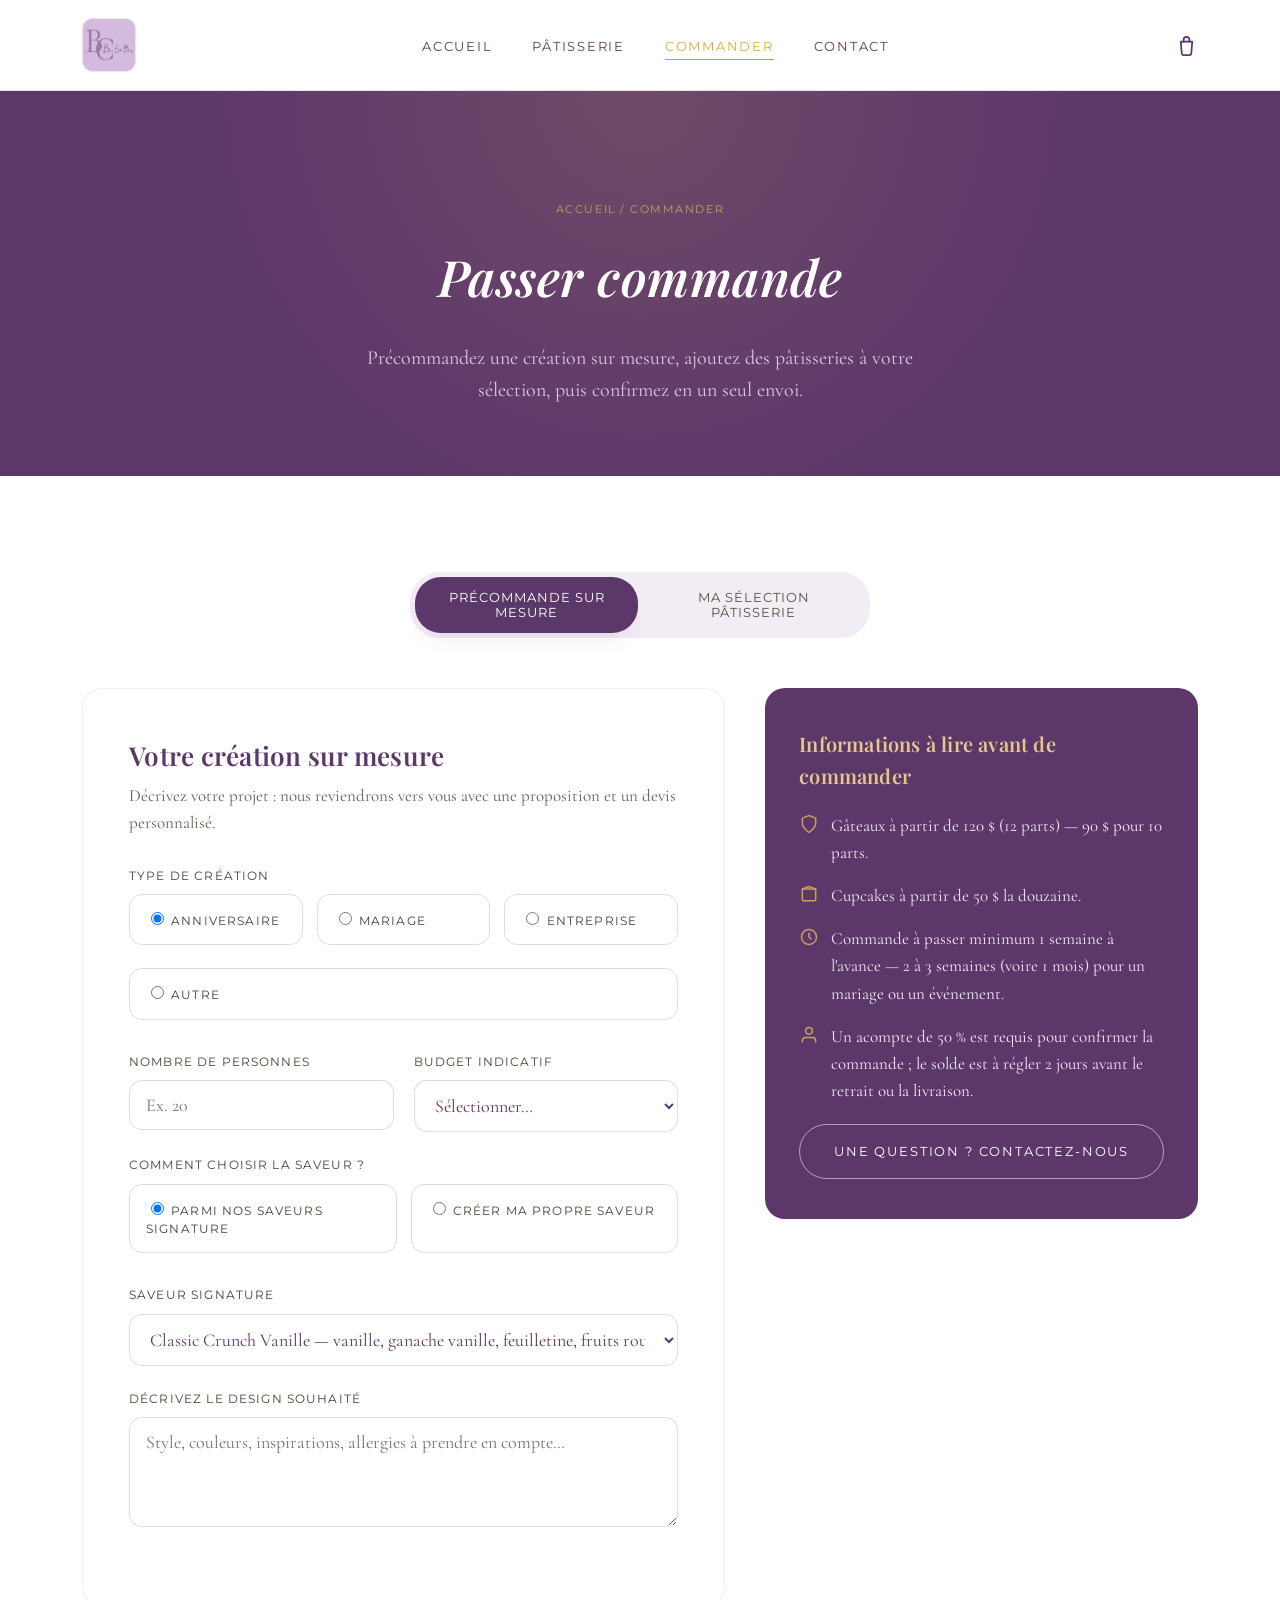
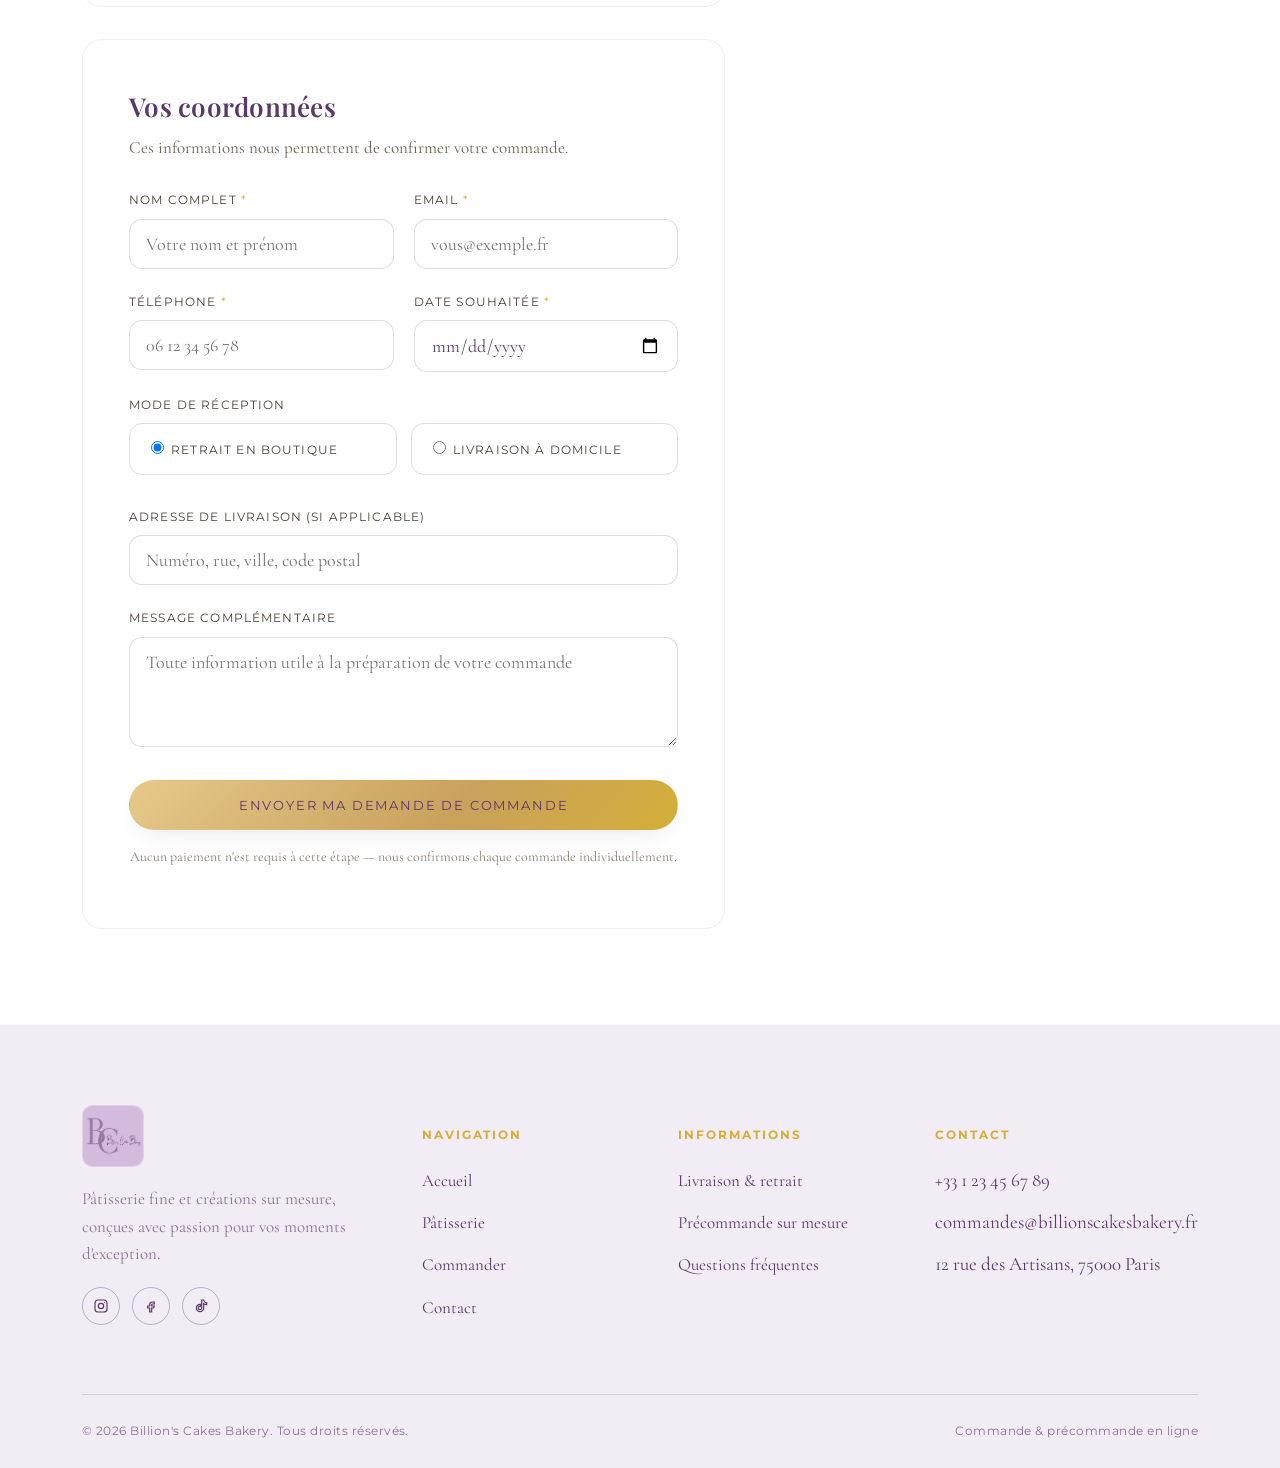
==== commit 9393474e: "Ajoute le choix de saveur dans le formulaire de précommande - Bascule "menu signature" (8 combinaiso" ====
--- a/commande.html
+++ b/commande.html
@@ -95,8 +95,66 @@
               </div>
 
               <div class="champ">
+                <label>Comment choisir la saveur ?</label>
+                <div class="champ-radio-group">
+                  <label class="champ-radio"><input type="radio" name="mode_saveur" value="Menu signature" checked> Parmi nos saveurs signature</label>
+                  <label class="champ-radio"><input type="radio" name="mode_saveur" value="Saveur personnalisée"> Créer ma propre saveur</label>
+                </div>
+              </div>
+
+              <div class="champ" id="bloc-saveur-signature">
+                <label>Saveur signature</label>
+                <select name="saveur_signature">
+                  <option value="Classic Crunch Vanille — génoise vanille, ganache vanille, feuilletine, purée de fruits rouges (en option)">Classic Crunch Vanille — vanille, ganache vanille, feuilletine, fruits rouges (en option)</option>
+                  <option value="Classic Choco Caramel — génoise chocolat, ganache chocolat au lait, sauce caramel">Classic Choco Caramel — chocolat, ganache chocolat au lait, sauce caramel</option>
+                  <option value="Choco Dulce de Leche Crunch-Amande — génoise chocolat, ganache dulce de leche, croustillant d'amande">Choco Dulce de Leche Crunch-Amande — chocolat, dulce de leche, croustillant d'amande</option>
+                  <option value="Cheesecake — génoise red velvet, ganache vanille cream cheese, purée de fraise et fruits rouges">Cheesecake — red velvet, cream cheese vanille, fraise et fruits rouges</option>
+                  <option value="Golden Bloom — génoise vanille citron vert, ganache citron, purée de fruits rouges">Golden Bloom — vanille citron vert, ganache citron, fruits rouges</option>
+                  <option value="Choco-Noisette — génoise chocolat, ganache noisette et croustillant noisette">Choco-Noisette — chocolat, ganache noisette et croustillant</option>
+                  <option value="Piña Colada — génoise vanille, ganache piña colada, noix de coco râpée">Piña Colada — vanille, ganache piña colada, coco râpée</option>
+                  <option value="Choco-Oréo — génoise chocolat, ganache oréo">Choco-Oréo — chocolat, ganache oréo</option>
+                </select>
+              </div>
+
+              <div class="champ" id="bloc-saveur-personnalisee" style="display:none;">
+                <div class="ligne-champs">
+                  <div class="champ" style="margin-bottom:0;">
+                    <label>Saveur du gâteau</label>
+                    <select name="saveur_gateau_personnalise" disabled>
+                      <option>Vanille</option>
+                      <option>Chocolat</option>
+                      <option>Amande vanille</option>
+                      <option>Amande orange</option>
+                      <option>Citron bleuet</option>
+                      <option>Red velvet</option>
+                      <option>Mojito</option>
+                      <option>Vanille lime</option>
+                    </select>
+                  </div>
+                  <div class="champ" style="margin-bottom:0;">
+                    <label>Fourrage / ganache</label>
+                    <select name="saveur_garniture_personnalisee" disabled>
+                      <option>Ganache vanille</option>
+                      <option>Mascarpone chantilly</option>
+                      <option>Ganache oréo</option>
+                      <option>Ganache dulce de leche</option>
+                      <option>Ganache citron</option>
+                      <option>Ganache chocolat au lait</option>
+                      <option>Ganache chocolat noir</option>
+                      <option>Ganache matcha</option>
+                      <option>Ganache cream cheese</option>
+                      <option>Ganache piña colada</option>
+                      <option>Ganache coco</option>
+                      <option>Ganache fraise</option>
+                      <option>Ganache café</option>
+                    </select>
+                  </div>
+                </div>
+              </div>
+
+              <div class="champ">
                 <label>Décrivez le design souhaité</label>
-                <textarea id="design-description" name="description_design" placeholder="Style, couleurs, saveurs, inspirations, allergies à prendre en compte…"></textarea>
+                <textarea id="design-description" name="description_design" placeholder="Style, couleurs, inspirations, allergies à prendre en compte…"></textarea>
               </div>
             </div>
           </div>
@@ -169,23 +227,23 @@
 
       <aside>
         <div class="info-laterale reveal reveal--droite">
-          <h4>Informations utiles</h4>
+          <h4>Informations à lire avant de commander</h4>
           <ul>
             <li>
-              <svg viewBox="0 0 24 24" fill="none" stroke="currentColor" stroke-width="1.8"><circle cx="12" cy="12" r="9"/><path d="M12 7v5l3 3"/></svg>
-              Précommande sur mesure : délai minimum de 5 jours avant la date souhaitée.
+              <svg viewBox="0 0 24 24" fill="none" stroke="currentColor" stroke-width="1.8"><path d="M12 22s8-4.5 8-11V5l-8-3-8 3v6c0 6.5 8 11 8 11z"/></svg>
+              Gâteaux à partir de 120 $ (12 parts) — 90 $ pour 10 parts.
             </li>
             <li>
               <svg viewBox="0 0 24 24" fill="none" stroke="currentColor" stroke-width="1.8"><path d="M4 6h16v13a1 1 0 0 1-1 1H5a1 1 0 0 1-1-1V6z"/><path d="M4 6l8-3 8 3"/></svg>
-              Pâtisserie de la carte : disponible sous 48h, en retrait ou en livraison.
+              Cupcakes à partir de 50 $ la douzaine.
+            </li>
+            <li>
+              <svg viewBox="0 0 24 24" fill="none" stroke="currentColor" stroke-width="1.8"><circle cx="12" cy="12" r="9"/><path d="M12 7v5l3 3"/></svg>
+              Commande à passer minimum 1 semaine à l'avance — 2 à 3 semaines (voire 1 mois) pour un mariage ou un événement.
             </li>
             <li>
               <svg viewBox="0 0 24 24" fill="none" stroke="currentColor" stroke-width="1.8"><path d="M20 21v-2a4 4 0 0 0-4-4H8a4 4 0 0 0-4 4v2"/><circle cx="12" cy="7" r="4"/></svg>
-              Un membre de notre équipe vous recontacte sous 24h pour confirmer les détails.
-            </li>
-            <li>
-              <svg viewBox="0 0 24 24" fill="none" stroke="currentColor" stroke-width="1.8"><path d="M12 22s8-4.5 8-11V5l-8-3-8 3v6c0 6.5 8 11 8 11z"/></svg>
-              Paiement sécurisé demandé uniquement à la confirmation finale.
+              Un acompte de 50 % est requis pour confirmer la commande ; le solde est à régler 2 jours avant le retrait ou la livraison.
             </li>
           </ul>
           <a href="contact.html" class="btn btn-outline btn-full">Une question ? Contactez-nous</a>
--- a/css/style.css
+++ b/css/style.css
@@ -3,7 +3,7 @@
    Palette : noir profond, or, ivoire — typographie élégante
    ========================================================= */
 
-@import url('https://fonts.googleapis.com/css2?family=Playfair+Display:ital,wght@0,500;0,600;0,700;1,500&family=Cormorant+Garamond:ital,wght@0,400;0,500;0,600;1,400&family=Montserrat:wght@300;400;500;600&display=swap');
+@import url('https://fonts.googleapis.com/css2?family=Playfair+Display:ital,wght@0,500;0,600;0,700;1,500&family=Cormorant+Garamond:ital,wght@0,400;0,500;0,600;1,400&family=Montserrat:wght@300;400;500;600&family=Mrs+Saint+Delafield&display=swap');
 
 :root {
   --noir: #5c376a;
@@ -22,6 +22,7 @@
   --police-titre: 'Playfair Display', serif;
   --police-corps: 'Cormorant Garamond', serif;
   --police-ui: 'Montserrat', sans-serif;
+  --police-script: 'Mrs Saint Delafield', cursive;
 
   --rayon: 20px;
   --rayon-sm: 13px;
@@ -761,6 +762,137 @@
   letter-spacing: 0.04em;
 }
 
+/* ---------- Accents éditoriaux ---------- */
+.mot-signature {
+  font-family: var(--police-script);
+  font-size: 1.5em;
+  line-height: 0.6;
+  color: var(--or-vif);
+  padding: 0 0.05em;
+}
+
+.texte-fantome {
+  position: absolute;
+  top: 50%;
+  left: 50%;
+  transform: translate(-50%, -50%);
+  z-index: 0;
+  white-space: nowrap;
+  pointer-events: none;
+  user-select: none;
+  font-family: var(--police-titre);
+  font-weight: 700;
+  text-transform: uppercase;
+  letter-spacing: 0.02em;
+  font-size: clamp(70px, 13vw, 190px);
+  color: transparent;
+  -webkit-text-stroke: 1.5px rgba(92, 55, 106, 0.12);
+}
+
+.bandeau-declaration {
+  position: relative;
+  overflow: hidden;
+  background: var(--ivoire-doux);
+  text-align: center;
+  padding: 110px 0;
+}
+.bandeau-declaration .container { position: relative; z-index: 1; }
+.bandeau-declaration blockquote {
+  margin: 0;
+  font-family: var(--police-titre);
+  font-style: italic;
+  font-size: clamp(28px, 4vw, 50px);
+  line-height: 1.3;
+  max-width: 880px;
+  margin: 0 auto;
+  color: var(--noir);
+}
+
+/* ---------- Ruban éditorial (visuel "à propos") ---------- */
+.about-visual { position: relative; }
+.about-visual-ruban {
+  position: absolute;
+  top: 0;
+  left: 0;
+  bottom: 0;
+  width: 44px;
+  z-index: 2;
+  background: var(--or-vif);
+  color: var(--noir);
+  display: flex;
+  align-items: center;
+  justify-content: center;
+  writing-mode: vertical-rl;
+  transform: rotate(180deg);
+  font-family: var(--police-ui);
+  font-size: 12px;
+  font-weight: 600;
+  letter-spacing: 0.38em;
+  text-transform: uppercase;
+}
+
+/* ---------- Mockups téléphone (réseaux sociaux) ---------- */
+.galerie-telephones {
+  display: flex;
+  justify-content: center;
+  gap: 48px;
+  flex-wrap: wrap;
+  margin: 12px 0 46px;
+}
+.telephone {
+  width: 220px;
+  height: 448px;
+  background: var(--noir);
+  border-radius: 36px;
+  padding: 12px;
+  box-shadow: var(--ombre-douce);
+  position: relative;
+  transition: var(--transition-soft);
+}
+.telephone:hover { transform: translateY(-8px) rotate(-1deg); }
+.telephone::before {
+  content: "";
+  position: absolute;
+  top: 12px;
+  left: 50%;
+  transform: translateX(-50%);
+  width: 64px;
+  height: 16px;
+  background: var(--noir);
+  border-radius: 0 0 12px 12px;
+  z-index: 2;
+}
+.telephone-ecran {
+  width: 100%;
+  height: 100%;
+  background: var(--ivoire);
+  border-radius: 24px;
+  overflow: hidden;
+  display: grid;
+  grid-template-columns: 1fr 1fr;
+  gap: 3px;
+  padding-top: 30px;
+}
+.post-instagram {
+  aspect-ratio: 1 / 1;
+  min-width: 0;
+  min-height: 0;
+  background: linear-gradient(155deg, var(--noir-doux), var(--noir));
+  display: flex;
+  align-items: center;
+  justify-content: center;
+  overflow: hidden;
+}
+.post-instagram svg { width: 46%; color: var(--or); opacity: 0.92; }
+
+/* ---------- Flèche manuscrite ---------- */
+.fleche-doodle {
+  color: var(--or-vif);
+  width: 64px;
+  height: auto;
+  opacity: 0.85;
+}
+
 /* ---------- Retour en haut ---------- */
 .retour-haut {
   position: fixed;
